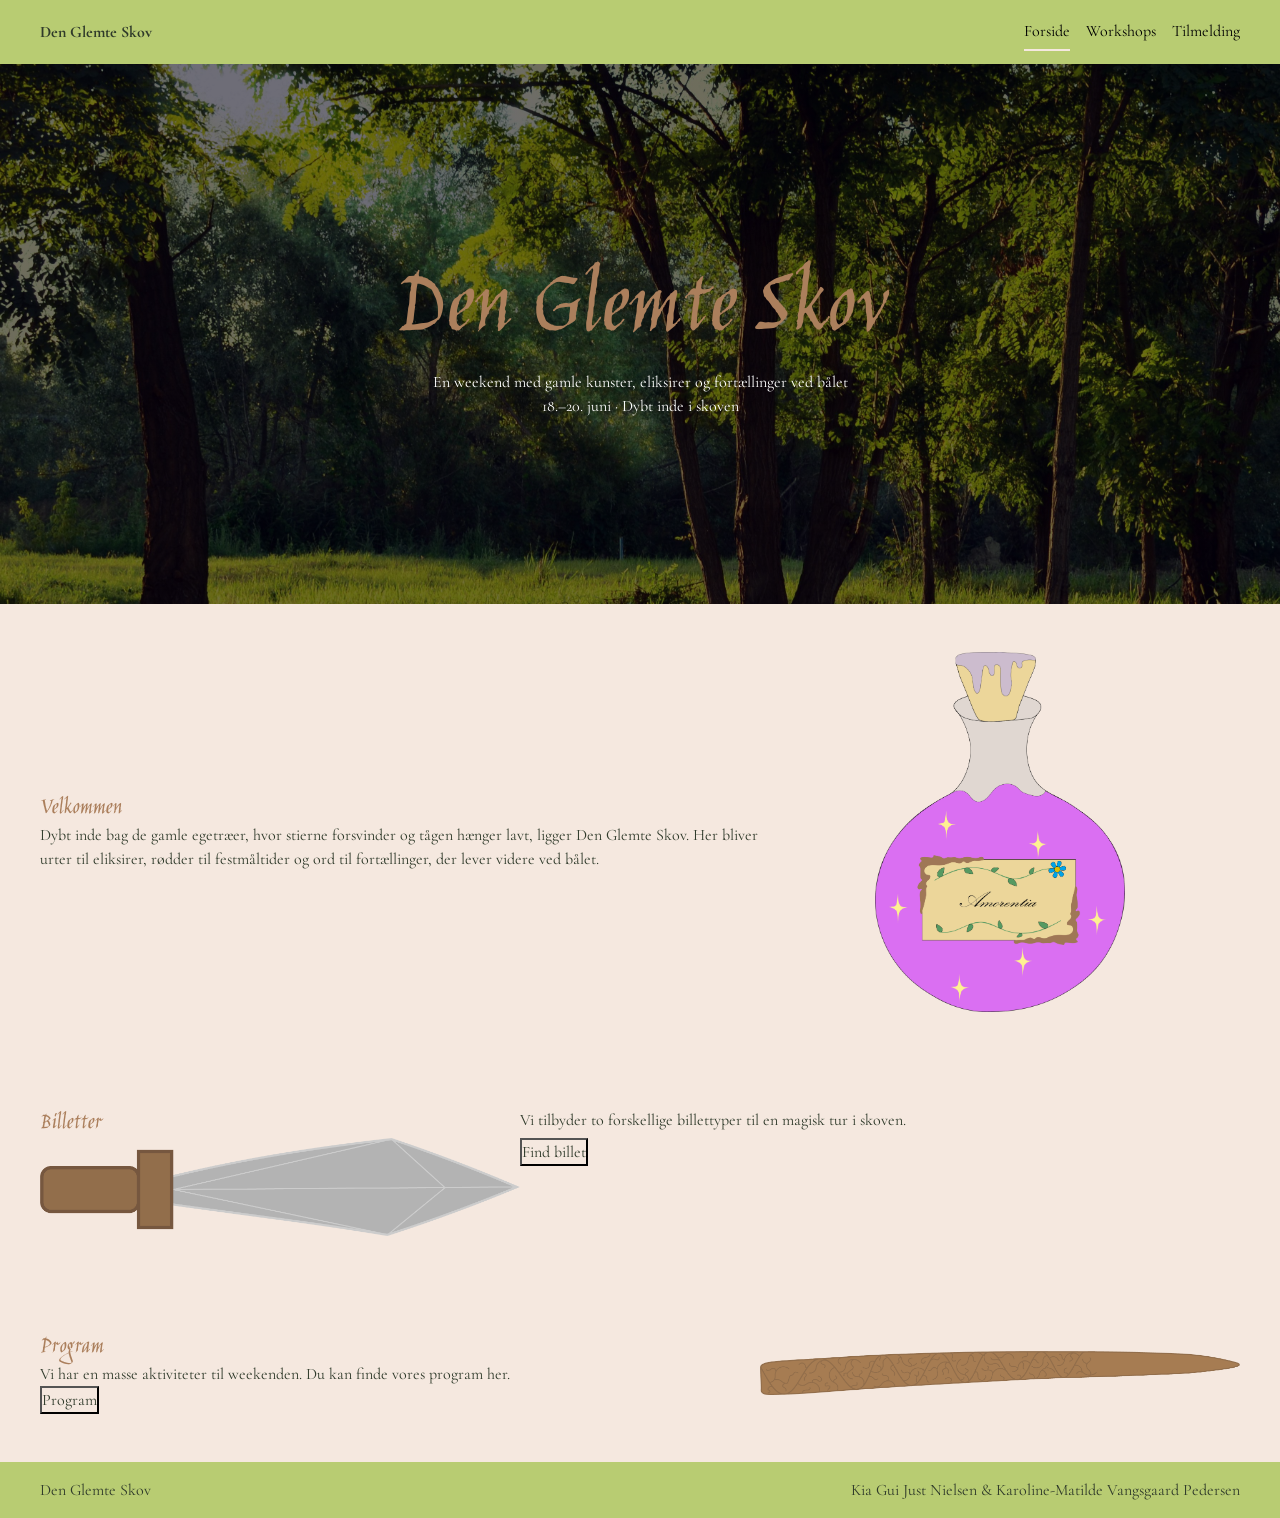
==== index.html @ 68fe53c0 "ændringer af svg, forside og opsamling" ====
<!doctype html>
<html lang="da">

<head>
  <meta charset="UTF-8" />
  <meta name="viewport" content="width=device-width, initial-scale=1.0" />
  <title>Den Glemte Skov</title>
  <link rel="preconnect" href="https://fonts.googleapis.com">
  <link rel="preconnect" href="https://fonts.gstatic.com" crossorigin>
  <link rel="stylesheet"
    href="https://fonts.googleapis.com/css2?family=Cormorant+Garamond:wght@400;600;700&family=Jim+Nightshade&display=swap">
  <link rel="stylesheet" href="./starter.css" />
  <link rel="stylesheet" href="./style.css" />
</head>

<body>
  <header class="site-header">
    <div class="header-content">
      <a class="site-logo" href="./">Den Glemte Skov</a>
      <!--   <img class="logo" src="swords.webp" alt="" /> -->
      <nav class="site-nav">
        <button popovertarget="menu">Menu</button>
        <ul class="menu" id="menu" popover>
          <li><a href="./" aria-current="page">Forside</a></li>
          <li><a href="./svg.html">Workshops</a></li>
          <li><a href="./form.html">Tilmelding</a></li>
        </ul>
      </nav>
    </div>
  </header>

  <main>
    <section class="hero">
      <div class="hero-content">
        <h1 class="title">Den Glemte Skov</h1>
        <p>En weekend med gamle kunster, eliksirer og fortællinger ved bålet</p>
        <p class="hero-date">18.–20. juni · Dybt inde i skoven</p>
      </div>
    </section>
    <section class="grid3-2">
      <div>
        <h2>Velkommen</h2>
        <p>Dybt inde bag de gamle egetræer, hvor stierne forsvinder og tågen hænger lavt,
          ligger Den Glemte Skov. Her bliver urter til eliksirer, rødder til festmåltider
          og ord til fortællinger, der lever videre ved bålet.</p>
      </div>
      <img class="img" src="imgs/SVG - potion.png" alt="Potion" />
    </section>
    <section class="grid2-3">
      <h2>Billetter</h2>
      <p>Vi tilbyder to forskellige billettyper til en magisk tur i skoven. </p>

      <!-- PLACEHOLDER: skift src ud med det rigtige billede -->
      <img class="sword" src="imgs/sword.png" alt="Sword" />
      <div><button popovertarget="billetter">Find billet</button></div>

      <div id="billetter" popover>
        <h2>Billetter</h2>
        <p>Vælg den billet, der passer til dit eventyr.</p>
        <ul class="ticket-list">
          <li>
            <h3>Dagsbillet</h3>
            <p>Adgang til skoven og alle workshops</p>
            <p class="price">249 kr.</p>
          </li>
          <li>
            <h3>Weekendbillet</h3>
            <p>Hele weekenden, alle workshops og aftenbål</p>
            <p class="price">599 kr.</p>
          </li>
        </ul>
        <a href="./form.html">Gå til tilmelding</a>
        <button popovertarget="billetter" popovertargetaction="hide">Luk</button>
      </div>
    </section>
    <section class="grid3-2">
      <div>
        <h2>Program</h2>
        <p>Vi har en masse aktiviteter til weekenden. Du kan finde vores program her.</p>
        <button popovertarget="program">Program</button>
      </div>
      <img src="imgs/Tryllestav.png" alt="Tryllestav" />
      <!-- Program-popover
           - .program-dage = de tre dage (vises som kolonner på brede skærme)
           - .program-punkter = punkterne på en dag, sorteret efter tid
           - .tid = klokkeslættet i venstre side
           - .faelles = fællesaktiviteter (får en lilla kant i style.css) -->
      <div id="program" popover>
        <h2>Program</h2>
        <p>Vi har samlet de vigtigste programpunkter til dig her</p>

        <ul class="program-dage">
          <li class="program-dag">
            <h3>18. juni</h3>
            <ul class="program-punkter">
              <li><span class="tid">Hele dagen</span> Åben bålplads med historiefortællinger</li>
              <li><span class="tid">kl. 9</span> Første Wand Workshop</li>
              <li><span class="tid">kl. 9</span> Første Potion Workshop</li>
              <li><span class="tid">kl. 10</span> Første Sword Workshop</li>
              <li><span class="tid">kl. 11</span> Anden Wand Workshop</li>
              <li class="faelles"><span class="tid">kl. 12</span> Første fællesaktivitet: Potionkamp på kamppladsen. Info følger på dagen</li>
              <li><span class="tid">kl. 13</span> Anden Sword Workshop</li>
              <li><span class="tid">kl. 13</span> Anden Potion Workshop</li>
              <li class="faelles"><span class="tid">kl. 14</span> Anden fællesaktivitet: Der er krig mellem magikerne og menneskerne</li>
              <li><span class="tid">kl. 15</span> Tredje Wand Workshop</li>
              <li><span class="tid">kl. 16</span> Tredje Sword Workshop</li>
            </ul>
          </li>
          <li class="program-dag">
            <h3>19. juni</h3>
            <ul class="program-punkter">
              <li><span class="tid">Hele dagen</span> Åben bålplads med historiefortællinger</li>
              <li><span class="tid">kl. 9</span> Første Wand Workshop</li>
              <li><span class="tid">kl. 9</span> Første Potion Workshop</li>
              <li><span class="tid">kl. 10</span> Første Sword Workshop</li>
              <li><span class="tid">kl. 11</span> Anden Wand Workshop</li>
              <li class="faelles"><span class="tid">kl. 12</span> Første fællesaktivitet: Potionkamp på kamppladsen. Info følger på dagen</li>
              <li><span class="tid">kl. 13</span> Anden Sword Workshop</li>
              <li><span class="tid">kl. 13</span> Anden Potion Workshop</li>
              <li class="faelles"><span class="tid">kl. 14</span> Anden fællesaktivitet: Det onde prøver at rekruttere flere folk</li>
              <li><span class="tid">kl. 15</span> Tredje Wand Workshop</li>
              <li><span class="tid">kl. 16</span> Tredje Sword Workshop</li>
            </ul>
          </li>
          <li class="program-dag">
            <h3>20. juni</h3>
            <ul class="program-punkter">
              <li><span class="tid">kl. 9</span> Første Wand Workshop</li>
              <li><span class="tid">kl. 9</span> Første Potion Workshop</li>
              <li><span class="tid">kl. 10</span> Første Sword Workshop</li>
              <li><span class="tid">kl. 11</span> Anden Wand Workshop</li>
              <li><span class="tid">kl. 13</span> Anden Sword Workshop</li>
              <li><span class="tid">kl. 13</span> Anden Potion Workshop</li>
              <li class="faelles"><span class="tid">kl. 14</span> Vi siger farvel med en sidste potionkamp på kamppladsen. Info følger på dagen</li>
            </ul>
          </li>
        </ul>

        <div class="program-knapper">
          <a class="button" href="./form.html">Gå til tilmelding</a>
          <button popovertarget="program" popovertargetaction="hide">Luk</button>
        </div>
      </div>
      </div>
    </section>
  </main>

  <footer class="site-footer">
    <div class="footer-content">
      <p>Den Glemte Skov</p>
      <p>Kia Gui Just Nielsen & Karoline-Matilde Vangsgaard Pedersen</p>
    </div>
  </footer>
  <script src="./script.js"></script>
</body>

</html>
---- starter.css ----
*,
::before,
::after {
  box-sizing: border-box;
  margin: 0;
  padding: 0;
}

html {
  interpolate-size: allow-keywords;
  font-family: system-ui, sans-serif;
  line-height: 1.5;
  -webkit-font-smoothing: antialiased;
}

h1,
h2 {
  line-height: 1.25;
}

p,
li {
  text-wrap: pretty;
}

img,
svg {
  display: block;
  width: 100%;
  height: auto;
}

label {
  display: block;
}

input,
button,
textarea,
select {
  font: inherit;
  color: inherit;
  background-color: transparent;
  font-size: max(1em, 16px);
  padding: 0;
  margin: 0;
}

input:where([type="checkbox"], [type="radio"]) {
  width: 1em;
  height: 1em;
}

textarea {
  resize: none;
  min-height: 4lh;
}

legend {
  padding: 0;
}

select,
::picker(select) {
  appearance: base-select;
}

[popover] {
  margin: revert;
}

dialog {
  overscroll-behavior: none;

  &::backdrop {
    overflow: hidden;
    overscroll-behavior: contain;
  }
}

.visually-hidden {
  position: absolute;
  width: 1px;
  height: 1px;
  overflow: hidden;
  white-space: nowrap;
  clip-path: inset(100%);
}
---- style.css ----
/* ======================================
   VARIABLER
   ====================================== */
html {
  --color-page: #f5e8df; /* creme - baggrund på alle sider */
  --color-main: #b8cc72; /* lysegrøn - header, footer, knapper, aktivt menupunkt, hover, åbne bokse og den grønne sten (samme som felterne i formularen) */
  --color-surface: #92a851; /* mørkere grøn - paneler, flader og lukkede bokse */
  --color-accent: #ab7f5c; /* brun - overskrifter, kanter, accenter */
  --color-accent-dark: #603813; /* mørkebrun - samme brune farve, bare mørkere (tekst på svg.html) */
  --color-text: #2f3a2a; /* mørk skovgrøn - al tekst */
  --color-muted: #4f5e48; /* dæmpet grøn - undertekst (læsbar, ikke grå) */
  --color-border: #ab7f5c; /* brun - kanter */
  --color-magic: #c76fe8; /* lilla fra potion-flasken - "magisk" highlight */

  --space-05: 0.5rem;
  --space-1: 1rem;
  --space-2: 2rem;
  --space-3: 3rem;

  background: var(--color-page);
  color: var(--color-text);
}

/* ======================================
   GLOBALT LAYOUT (alle sider)
   ====================================== */
body {
  margin: 0;
  min-height: 100svh;
  display: grid;
  grid-template-rows: auto 1fr auto;
  grid-template-columns: minmax(1rlh, 1fr) minmax(0, 75rem) minmax(1rlh, 1fr);
}

main {
  display: grid;
  grid-template-columns: inherit;
  grid-column: 1 / -1;
  align-content: start;
}

/* Alt direkte inde i <main> lægges i midterkolonnen */
main > * {
  grid-column: 2;
  padding-block: var(--space-3);
}

h1,
h2,
h3,
p {
  margin: 0;
}

/* Overskrifter i brun accent */
h1,
h2 {
  color: var(--color-accent);
}

/* Skrifttyper
   - Brødtekst: Cormorant Garamond (hentes i <head> på hver side)
   - Overskrifter (h1, h2, h3): Jim Nightshade (hentes også i <head> på hver side)
   - Formularen har sin egen skrifttype (se FORMULAR længere nede) */
body {
  font-family: "Cormorant Garamond", serif;
}

h1,
h2,
h3 {
  font-family: "Jim Nightshade", cursive;
  font-weight: 400;
}

/* Fokus på links, knapper og formularfelter */
:focus-visible {
  outline: 3px solid var(--color-main);
  outline-offset: 2px;
}

/* Formularfelter (standard) */
input,
textarea,
select {
  background: #fff;
  border: 1px solid var(--color-border);
}

/* Nulstil popovers (menuen og popovers på forsiden) */
[popover] {
  margin: 0;
  padding: 0;
  border: none;
  background: transparent;
}

/* Knap/link - bruges på opsamling.html og 404.html */
.button {
  justify-self: start;
  display: inline-block;
  padding: 0.5rem 0.8rem;
  border: 1px solid var(--color-border);
  background: var(--color-main);
  color: inherit;
  text-decoration: none;
}

.button:hover {
  background: var(--color-main);
}

/* Lilla magisk glød på ALLE knapper, når man holder musen over
   - button = alle <button>-elementer
   - .button = links, der er stylet som knapper */
button:hover,
.button:hover {
  animation: glow 1.5s ease-in-out infinite;
}

/* Animationen: gløder lilla i midten af hvert gennemløb */
@keyframes glow {
  50% {
    box-shadow: 0 0 16px var(--color-magic);
  }
}

/* Bevægelsesfølsomme brugere: ingen glød-animation */
@media (prefers-reduced-motion: reduce) {
  button:hover,
  .button:hover {
    animation: none;
  }
}

/* ======================================
   HEADER, NAVIGATION OG FOOTER (alle sider)
   ====================================== */
.site-header,
.site-footer {
  grid-column: 1 / -1;
  display: grid;
  grid-template-columns: inherit;
  background: var(--color-main);
}

.header-content,
.footer-content {
  grid-column: 2;
}

.header-content {
  min-height: 4rem;
  display: flex;
  justify-content: space-between;
  align-items: center;
  gap: var(--space-1);
}

.site-logo {
  color: inherit;
  font-weight: 700;
  text-decoration: none;
}

/* Menu-knappen (vises kun på mobil) */
.site-nav button {
  padding: 0.4rem 0.7rem;
  border: 1px solid var(--color-border);
  background: var(--color-main);
  @media (width > 600px) {
    display: none;
  }
}

.menu {
  margin: 0;
  padding: var(--space-1);
  list-style: none;
  background: var(--color-main);
  border: 1px solid var(--color-border);
  @media (width > 600px) {
    display: flex;
    gap: var(--space-1);
    padding: 0;
    border: none;
    background: none;
    position: static;
  }
}

.menu a {
  display: block;
  padding: 0.4rem 0;
  color: inherit;
  text-decoration: none;
  border-bottom: 2px solid #0000;
}

/* Aktiv side og hover: streg under menupunktet */
.menu a[aria-current="page"],
.menu a:hover {
  border-bottom-color: var(--color-page);
}

.footer-content {
  padding-block: var(--space-1);
  display: flex;
  flex-wrap: wrap;
  justify-content: space-between;
  gap: var(--space-1);
  color: var(--color-text);
}

/* ======================================
   FORSIDE (index.html)
   ====================================== */

/* Hero med baggrundsbillede
   - grid-column: 1 / -1 -> går i fuld bredde (ikke kun midterkolonnen)
   - Den mørke gradient ligger OVER billedet, så den hvide tekst kan læses */
.hero {
  grid-column: 1 / -1;
  min-height: 60vh;
  display: grid;
  place-items: center;
  text-align: center;
  color: white;
  background-image: linear-gradient(#0008, #0008), url("imgs/forrest.webp");
  background-size: cover;
  background-position: center;
}
.grid3-2 {
  display: grid;
  grid-template-columns: 3fr 2fr;
  align-items: center;
}

.grid2-3 {
  display: grid;
  grid-template-columns: 2fr 3fr;
}

.title {
  font-size: 96px;
  text-align: center;
}
/* Billeder på forsiden */
.img {
  width: 100%;
  max-width: clamp(80px, 20vw, 250px);
  height: auto;
  justify-self: center;
  align-self: center;
}

/* Popover: Billetter */
#billetter {
  margin: auto; /* centrerer den vandret og lodret */
  padding: 2rem;
  background: var(--color-muted);
  border-radius: 12px;
  max-width: 40rem; /* så den ikke bliver alt for bred */
}

/* Popover: Program
   - Lys baggrund og mørk tekst, så det er nemt at læse
   - max-height + overflow: auto = man kan scrolle inde i den, hvis skærmen er lille */
#program {
  margin: auto; /* centrerer den vandret og lodret */
  padding: clamp(1rem, 4vw, 2rem); /* mindre luft på mobil, mere på store skærme */
  background: var(--color-page);
  color: var(--color-text);
  border: 2px solid var(--color-accent);
  border-radius: 12px;
  width: min(100% - 2rem, 70rem); /* fylder skærmen, men højst 70rem */
  max-height: 90vh;
  overflow: auto;
}

#program h2 {
  font-size: 2.5rem;
}

#program > p {
  margin-bottom: var(--space-2); /* luft under introteksten */
}

/* De tre dage: kolonner på brede skærme, under hinanden på mobil
   - auto-fit + minmax = så mange kolonner, der er plads til (mindst 16rem brede) */
.program-dage {
  list-style: none; /* fjerner prikkerne */
  margin: 0 0 var(--space-2);
  padding: 0;
  display: grid;
  grid-template-columns: repeat(auto-fit, minmax(16rem, 1fr));
  gap: var(--space-1);
}

/* Hver dag er et lille kort */
.program-dag {
  padding: var(--space-1);
  background: var(--color-main);
  border-radius: 8px;
}

.program-dag h3 {
  font-size: 1.8rem;
  padding-bottom: 0.25rem;
  margin-bottom: var(--space-05);
  border-bottom: 1px solid var(--color-accent); /* streg under datoen */
}

/* Punkterne på en dag */
.program-punkter {
  list-style: none;
  margin: 0;
  padding: 0;
  display: grid;
  gap: 0.6rem; /* luft mellem punkterne */
  line-height: 1.3;
}

/* Tid i venstre kolonne, tekst i højre - så alle tider står på en lige linje
   - Alle punkter har en usynlig kant til venstre, så tiderne flugter
     med fællesaktiviteterne, der får en lilla kant */
.program-punkter li {
  display: grid;
  grid-template-columns: 5.5rem 1fr;
  gap: var(--space-05);
  padding-left: var(--space-05);
  border-left: 3px solid transparent;
}

.tid {
  font-weight: 700;
  color: var(--color-accent-dark);
}

/* Fællesaktiviteter skiller sig ud med en lilla kant */
.program-punkter .faelles {
  border-left-color: var(--color-magic);
}

/* "Gå til tilmelding" og "Luk" ved siden af hinanden */
.program-knapper {
  display: flex;
  flex-wrap: wrap;
  gap: var(--space-1);
  align-items: center;
}

.program-knapper button {
  padding: 0.5rem 0.8rem;
  border: 1px solid var(--color-border);
  background: var(--color-page);
  font: inherit;
  cursor: pointer;
}

/* Sværdet "trækkes frem" fra venstre, når man scroller ned til det */
@keyframes draw-sword {
  from {
    clip-path: inset(0 100% 0 0);
  }
  to {
    clip-path: inset(0 0 0 0);
  }
}

.sword {
  animation: draw-sword ease-out both;
  animation-timeline: view();
  /* Starter når sværdet kommer ind i bunden af skærmen,
     og er færdigt når HELE sværdet er inde på skærmen */
  animation-range: entry 0% entry 100%;
}

@media (prefers-reduced-motion: reduce) {
  .sword {
    animation: none;
  }
}

/* ======================================
   SVG-SIDE (svg.html)
   ====================================== */
.svg-page {
  display: grid;
  gap: var(--space-2);
}

.svg-intro {
  display: grid;
  gap: var(--space-1);
  max-width: 60ch;
}

.svg-intro p {
  color: var(--color-muted);
}

.svg-layout {
  display: grid;
  gap: var(--space-2);
  align-items: start;
  @media (width > 800px) {
    grid-template-columns: 1fr min(45%, 50ch);
  }
}

/* Boksen med SVG-kortet */
.svg-placeholder {
  min-height: -webkit-fill-available;
  min-height: stretch;
}

/* display: block = fjerner det lille mellemrum under SVG'en */
.svg-placeholder svg {
  display: block;
  width: 100%;
  height: auto;
}

/* Feen flyver blødt mellem stenene (se script.js) */
#fe {
  transition: transform 1s ease-in-out;
}

/* Stenen, feen står på, bliver grøn
   - script.js sætter klassen is-active på den sten, feen flyver hen til */
.punkt {
  transition: fill 0.3s;
}

.punkt.is-active {
  fill: var(--color-main);
}

/* Bevægelsesfølsomme brugere: ingen flyve-animation */
@media (prefers-reduced-motion: reduce) {
  #fe {
    transition: none;
  }
}

/* Panelet "Udforsk eventet" */
.panel {
  padding: var(--space-1);
  display: grid;
  gap: var(--space-1);
  background: var(--color-accent);
  border: 1px solid var(--color-border);
}

/* Punkterne i "Udforsk eventet" (<details>) */
.accordion {
  display: grid;
  gap: var(--space-05);
}

.accordion-item {
  border: 1px solid var(--color-border);
  border-left: 4px solid var(--color-accent); /* brun venstrekant */
  background: var(--color-surface);
}

.accordion-item summary {
  cursor: pointer;
  padding: var(--space-1);
}

.accordion-item summary h3 {
  display: inline;
}

.accordion-item p {
  padding: 0 var(--space-1) var(--space-1);
  color: var(--color-muted);
}

/* Åbent/hover/aktivt punkt lyser op (bruges sammen med SVG'en) */
.accordion-item[open],
.accordion-item:hover,
.accordion-item.is-active {
  background: var(--color-main);
  border-left-color: var(--color-magic);
}

/* Al tekst på svg-siden bliver mørkebrun
   - Står til sidst i sektionen, så den vinder over .svg-intro p og .accordion-item p */
.svg-page h1,
.svg-page h2,
.svg-page h3,
.svg-page p {
  color: var(--color-accent-dark);
}

/* ======================================
   FORMULAR (form.html)
   ====================================== */
.form-page {
  display: grid;
  gap: var(--space-2);
  @media (width > 600px) {
    grid-template-columns: min(40%, 50ch) 1fr;
  }
}

.form-intro {
  display: grid;
  gap: var(--space-1);
  align-content: start;
  max-width: 60ch;
}

.form-intro p {
  color: var(--color-muted);
}

/* Selve formularen */
.form-page form {
  --felt: #b8cc72; /* lysegrøn - felter */

  font-family: "Jim Nightshade", cursive; /* skrifttypen hentes i form.html */
  font-size: 1.2rem;
  background: var(--color-accent); /* baggrundsfarven på formen */
  padding: var(--space-2);
  border-radius: 12px;
  display: grid;
  gap: var(--space-05);
}

/* Felter til tekst: Navn og Email + dropdown: Alder */
.form-page input[type="text"],
.form-page input[type="email"],
.form-page select {
  background: var(--felt);
  border: none;
  border-radius: 6px;
  padding: 0.75rem 1rem;
  width: min(100%, 25rem);
  color: var(--color-text); /* mørk tekst, så det man skriver kan læses */
  font-family: "Cormorant Garamond", serif; /* samme som brødteksten */
}

/* Dropdown: centreret tekst som i designet */
.form-page select {
  text-align: center;
  text-align-last: center; /* centrerer teksten i Chrome/Safari */
  cursor: pointer;
}

/* "Skal besvares" - lille understreget tekst */
.skal-besvares {
  font-size: 0.8em; /* mindre tekst - gør tallet mindre for endnu mindre tekst */
  text-decoration: underline;
  text-underline-offset: 0.3em;
  margin-top: -0.25rem; /* rykker teksten tættere op under feltet */
  margin-bottom: var(--space-1); /* luft ned til næste felt */
}

/* Fieldsets i formularen */
.form-page fieldset {
  border: none;
  border-radius: 8px;
  padding: var(--space-1);
  margin-block: var(--space-05);
}

.form-page summary {
  cursor: pointer;
}

/* En label med en radio i: knap og tekst på én linje */
.form-page label:has(input[type="radio"]) {
  display: flex;
  align-items: center;
  gap: var(--space-1);
  margin-block: var(--space-05);
  cursor: pointer;
}

/* Radio: rund grøn cirkel */
.form-page input[type="radio"] {
  appearance: none; /* fjerner browserens egen knap, så vi kan tegne vores egen */
  width: 2.5rem;
  height: 2.5rem;
  flex-shrink: 0;
  border-radius: 50%;
  background-color: var(--felt);
  border: none;
  cursor: pointer;
  background-repeat: no-repeat;
  background-position: center;
  background-size: 75%;
}

/* Valgt radio = sværd i cirklen */
.form-page input[type="radio"]:checked {
  background-image: url("imgs/medieval-sword.png");
}

/* Valg af dag: vises KUN når "En dags billet" er valgt */
.vaelg-dag {
  display: none;
}

fieldset:has(input[value="en-dag"]:checked) .vaelg-dag {
  display: block;
}

/* Send-knap */
.form-page button[type="submit"] {
  background: var(--felt);
  color: var(--color-text);
  border: none;
  border-radius: 8px;
  padding: 0.75rem 2rem;
  justify-self: start;
  cursor: pointer;
  margin-top: var(--space-1);
}

/* ======================================
   OPSAMLING (opsamling.html)
   ====================================== */
.opsamling-page {
  display: grid;
  gap: var(--space-2);
  align-items: start;
  @media (width > 800px) {
    grid-template-columns: minmax(0, 44ch) minmax(20rem, 1fr);
  }
}

.opsamling-intro {
  display: grid;
  gap: var(--space-1);
  max-width: 60ch;
}

.opsamling-intro p {
  color: var(--color-muted);
}

/* ==================================================
   OPSAMLING SOM BILLET
   Boksen med brugerens svar (fyldes ud af script.js)
   ser ud som en billet/adgangsbevis.

   To variationer styres af billettypen fra formularen:
     data-billet="en-dag"  -> lys pergamentbillet, lilla segl
     data-billet="weekend" -> mørk nat-skov-billet, guld
   Farverne ligger i egne variabler (--billet-...),
   så variation 2 kun skal skifte variablerne ud.
   ================================================== */
.opsamling-placeholder {
  /* Variation 1 (standard): en dags billet */
  --billet-bg: #efe0c4; /* pergament */
  --billet-ink: #2f3a2a; /* mørk skovgrøn tekst */
  --billet-kant: var(--color-accent); /* brun kant og titel */
  --billet-segl: var(--color-magic); /* lilla segl */

  position: relative; /* så seglet kan placeres i forhold til billetten */
  display: grid;
  gap: var(--space-1);
  padding: var(--space-3);
  background: var(--billet-bg);
  color: var(--billet-ink);
  border-radius: 12px;

  /* Stiplet kant inde i billetten.
     outline-offset med minus trækker kanten ind i boksen */
  outline: 2px dashed var(--billet-kant);
  outline-offset: -14px;

  /* Halvrunde hak i begge sider, som på en afrevet billet.
     mask viser kun de dele af boksen, hvor masken er sort (#000).
     radial-gradient laver en gennemsigtig cirkel (#0000) i kanten:
       - den første i venstre side (0 50%)
       - den anden i højre side (100% 50%)
     Hver gradient dækker sin halvdel af billetten (51% bred) */
  mask:
    radial-gradient(circle at 0 50%, #0000 20px, #000 21px) left / 51% 100%
      no-repeat,
    radial-gradient(circle at 100% 50%, #0000 20px, #000 21px) right / 51% 100%
      no-repeat;

  /* Billetten glider ind, når siden åbner (se @keyframes billet-ind) */
  animation: billet-ind 0.9s ease-out both;
}

/* Titlen ("Dagsvandrer" / "Skovvogter") med fantasy-font.
   Skrifttypen hentes i <head> i opsamling.html */
.opsamling-placeholder h2 {
  font-family: "Jim Nightshade", cursive;
  font-size: 3rem;
  font-weight: 400;
  color: var(--billet-kant);
  padding-right: 90px; /* plads til seglet, så teksten ikke løber ind under det */
}

/* Brugerens svar i to kolonner: titel | svar */
.opsamling-placeholder dl {
  display: grid;
  grid-template-columns: max-content 1fr;
  gap: var(--space-05) var(--space-2);
  margin: 0;
}

.opsamling-placeholder dt {
  font-weight: 700;
}

.opsamling-placeholder dd {
  margin: 0;
}

/* Voksegl i øverste højre hjørne (laves i script.js)
   position: absolute placerer det i forhold til billetten */
.segl {
  position: absolute;
  top: var(--space-2);
  right: var(--space-2);
  width: 80px;
  aspect-ratio: 1; /* lige så høj som bred = cirkel */
  display: grid;
  place-content: center; /* "DGS" i midten */
  border-radius: 50%;
  /* To lag: et hvidligt skær øverst til venstre (giver glans)
     ovenpå seglets farve */
  background:
    radial-gradient(circle at 35% 35%, #fff6, #0000 60%), var(--billet-segl);
  color: #fff;
  font-weight: 700;
  rotate: 12deg; /* lidt skævt, som et rigtigt segl */
  box-shadow: 0 3px 6px #0004;
}

/* Billetnummeret (laves i script.js) */
.billet-nr {
  font-size: 0.9rem;
  letter-spacing: 0.1em;
}

/* Stregkode under billetnummeret - kun lavet med CSS.
   repeating-linear-gradient gentager et mønster af
   streger (farvet) og mellemrum (#0000 = gennemsigtig) */
.billet-nr::after {
  content: "";
  display: block;
  height: 48px;
  margin-top: var(--space-05);
  background: repeating-linear-gradient(
    90deg,
    var(--billet-ink) 0 2px,
    #0000 2px 5px,
    var(--billet-ink) 5px 6px,
    #0000 6px 10px
  );
}

/* Animationen: billetten starter usynlig, lidt længere nede og
   drejet - og glider på plads. "to" er udeladt, så den animerer
   til elementets normale udseende */
@keyframes billet-ind {
  from {
    opacity: 0;
    translate: 0 40px;
    rotate: -4deg;
  }
}

/* Bevægelsesfølsomme brugere: ingen animation */
@media (prefers-reduced-motion: reduce) {
  .opsamling-placeholder {
    animation: none;
  }
}

/* ===== VARIATION 2: Weekend billet = "Skovvogter" =====
   Kun variablerne skiftes - resten af billetten er den samme */
.opsamling-placeholder[data-billet="weekend"] {
  --billet-bg: #2c3b27; /* mørk nat-skov */
  --billet-ink: #efe4d8; /* creme tekst */
  --billet-kant: #d9b45a; /* guld kant og titel */
  --billet-segl: #b8892d; /* guldsegl */
}

/* ======================================
   404-SIDE (404.html)
   ====================================== */
.error-page {
  display: grid;
  gap: var(--space-1);
  max-width: 60ch;
}

.error-page p {
  color: var(--color-muted);
}
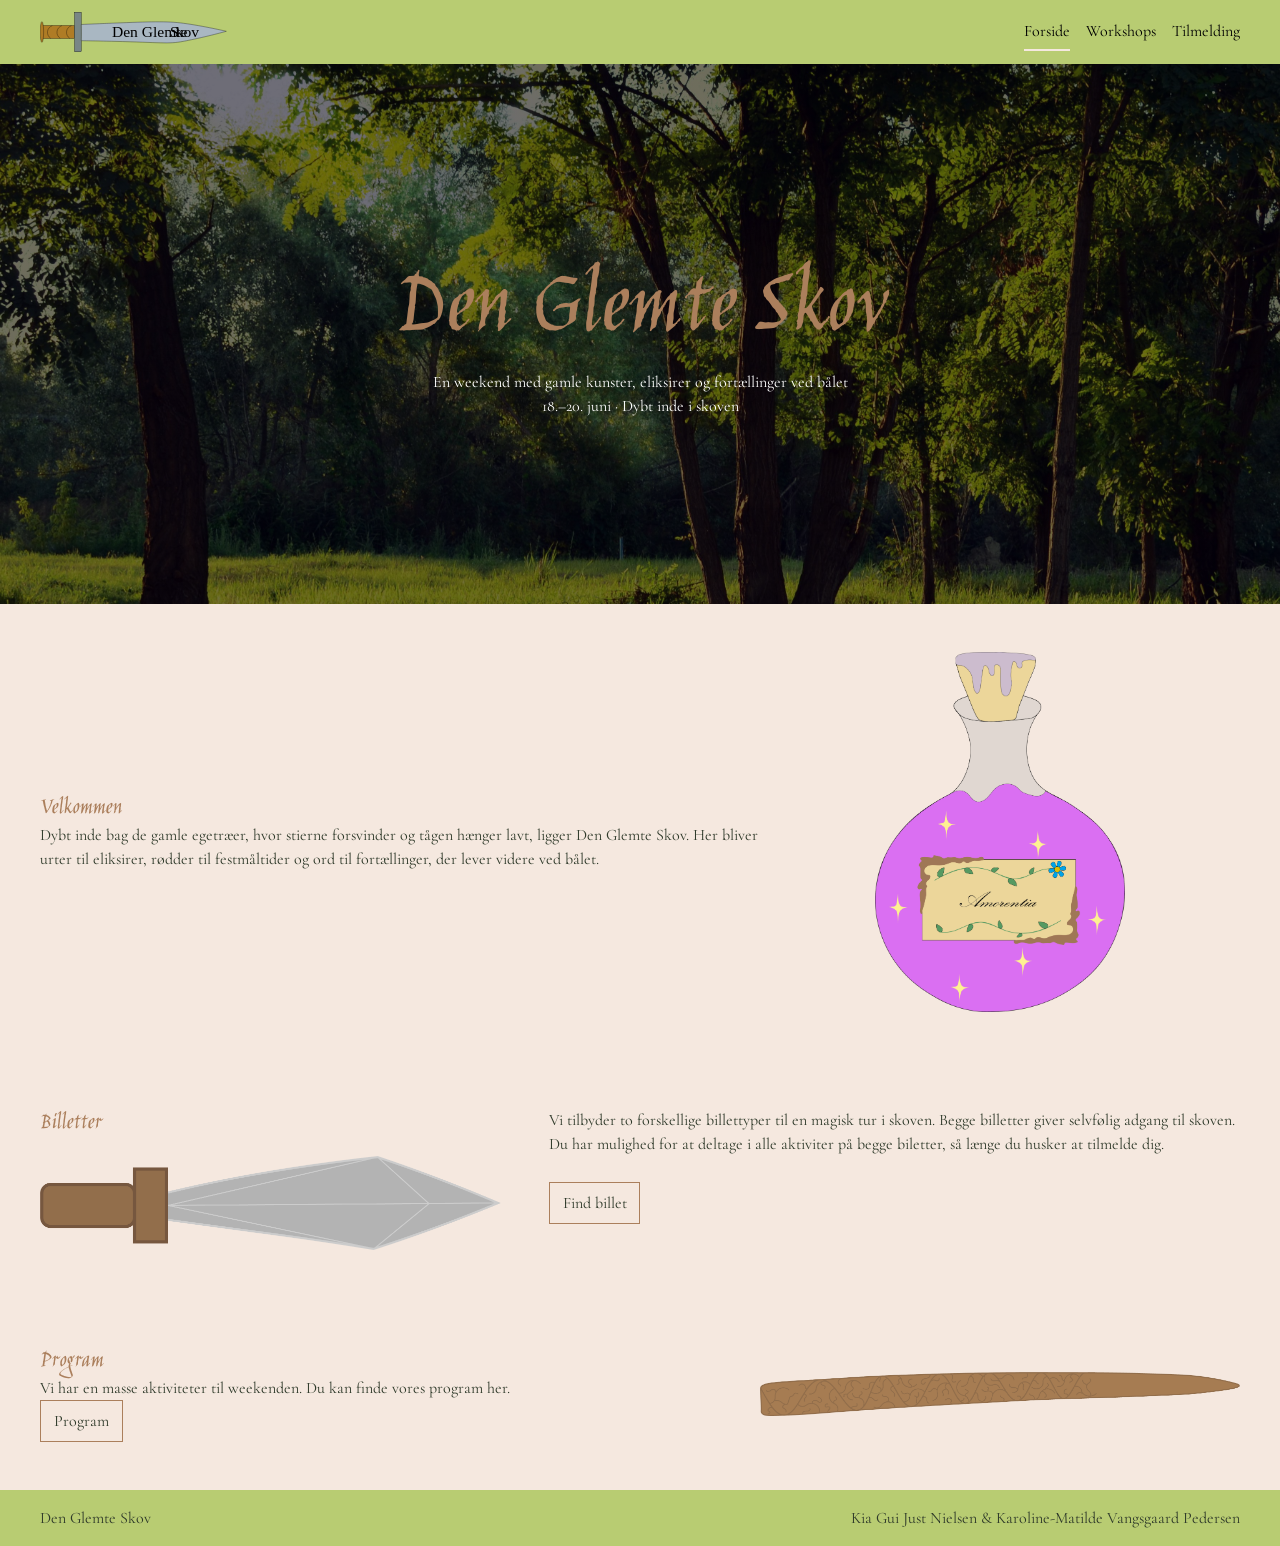
==== commit f447b824: "ændringer i logo og forside" ====
--- a/index.html
+++ b/index.html
@@ -16,7 +16,7 @@
 <body>
   <header class="site-header">
     <div class="header-content">
-      <a class="site-logo" href="./">Den Glemte Skov</a>
+      <a class="site-logo" href="./"><img src="./logo.svg" alt="Den Glemte Skov - til forsiden" /></a>
       <!--   <img class="logo" src="swords.webp" alt="" /> -->
       <nav class="site-nav">
         <button popovertarget="menu">Menu</button>
@@ -48,43 +48,40 @@
     </section>
     <section class="grid2-3">
       <h2>Billetter</h2>
-      <p>Vi tilbyder to forskellige billettyper til en magisk tur i skoven. </p>
-
-      <!-- PLACEHOLDER: skift src ud med det rigtige billede -->
+      <p>Vi tilbyder to forskellige billettyper til en magisk tur i skoven. Begge billetter giver selvfølig adgang til
+        skoven. Du har mulighed for at deltage i alle aktiviter på begge biletter, så længe du husker at tilmelde dig.
+      </p>
       <img class="sword" src="imgs/sword.png" alt="Sword" />
-      <div><button popovertarget="billetter">Find billet</button></div>
+      <div class="find-billet"><button popovertarget="billetter">Find billet</button></div>
 
       <div id="billetter" popover>
         <h2>Billetter</h2>
         <p>Vælg den billet, der passer til dit eventyr.</p>
-        <ul class="ticket-list">
-          <li>
+        <ul class="billet-typer">
+          <li class="billet-type">
             <h3>Dagsbillet</h3>
             <p>Adgang til skoven og alle workshops</p>
             <p class="price">249 kr.</p>
           </li>
-          <li>
+          <li class="billet-type">
             <h3>Weekendbillet</h3>
             <p>Hele weekenden, alle workshops og aftenbål</p>
             <p class="price">599 kr.</p>
           </li>
         </ul>
-        <a href="./form.html">Gå til tilmelding</a>
-        <button popovertarget="billetter" popovertargetaction="hide">Luk</button>
+        <div class="billetter-knapper">
+          <a class="button" href="./form.html">Gå til tilmelding</a>
+          <button popovertarget="billetter" popovertargetaction="hide">Luk</button>
+        </div>
       </div>
     </section>
     <section class="grid3-2">
       <div>
         <h2>Program</h2>
         <p>Vi har en masse aktiviteter til weekenden. Du kan finde vores program her.</p>
-        <button popovertarget="program">Program</button>
+        <div class="program-knapper"><button popovertarget="program">Program</button></div>
       </div>
-      <img src="imgs/Tryllestav.png" alt="Tryllestav" />
-      <!-- Program-popover
-           - .program-dage = de tre dage (vises som kolonner på brede skærme)
-           - .program-punkter = punkterne på en dag, sorteret efter tid
-           - .tid = klokkeslættet i venstre side
-           - .faelles = fællesaktiviteter (får en lilla kant i style.css) -->
+      <img class="wand" src="imgs/Tryllestav.png" alt="Tryllestav" />
       <div id="program" popover>
         <h2>Program</h2>
         <p>Vi har samlet de vigtigste programpunkter til dig her</p>
@@ -98,10 +95,12 @@
               <li><span class="tid">kl. 9</span> Første Potion Workshop</li>
               <li><span class="tid">kl. 10</span> Første Sword Workshop</li>
               <li><span class="tid">kl. 11</span> Anden Wand Workshop</li>
-              <li class="faelles"><span class="tid">kl. 12</span> Første fællesaktivitet: Potionkamp på kamppladsen. Info følger på dagen</li>
+              <li class="faelles"><span class="tid">kl. 12</span> Første fællesaktivitet: Potionkamp på kamppladsen.
+                Info følger på dagen</li>
               <li><span class="tid">kl. 13</span> Anden Sword Workshop</li>
               <li><span class="tid">kl. 13</span> Anden Potion Workshop</li>
-              <li class="faelles"><span class="tid">kl. 14</span> Anden fællesaktivitet: Der er krig mellem magikerne og menneskerne</li>
+              <li class="faelles"><span class="tid">kl. 14</span> Anden fællesaktivitet: Der er krig mellem magikerne og
+                menneskerne</li>
               <li><span class="tid">kl. 15</span> Tredje Wand Workshop</li>
               <li><span class="tid">kl. 16</span> Tredje Sword Workshop</li>
             </ul>
@@ -114,10 +113,12 @@
               <li><span class="tid">kl. 9</span> Første Potion Workshop</li>
               <li><span class="tid">kl. 10</span> Første Sword Workshop</li>
               <li><span class="tid">kl. 11</span> Anden Wand Workshop</li>
-              <li class="faelles"><span class="tid">kl. 12</span> Første fællesaktivitet: Potionkamp på kamppladsen. Info følger på dagen</li>
+              <li class="faelles"><span class="tid">kl. 12</span> Første fællesaktivitet: Potionkamp på kamppladsen.
+                Info følger på dagen</li>
               <li><span class="tid">kl. 13</span> Anden Sword Workshop</li>
               <li><span class="tid">kl. 13</span> Anden Potion Workshop</li>
-              <li class="faelles"><span class="tid">kl. 14</span> Anden fællesaktivitet: Det onde prøver at rekruttere flere folk</li>
+              <li class="faelles"><span class="tid">kl. 14</span> Anden fællesaktivitet: Det onde prøver at rekruttere
+                flere folk</li>
               <li><span class="tid">kl. 15</span> Tredje Wand Workshop</li>
               <li><span class="tid">kl. 16</span> Tredje Sword Workshop</li>
             </ul>
@@ -131,7 +132,8 @@
               <li><span class="tid">kl. 11</span> Anden Wand Workshop</li>
               <li><span class="tid">kl. 13</span> Anden Sword Workshop</li>
               <li><span class="tid">kl. 13</span> Anden Potion Workshop</li>
-              <li class="faelles"><span class="tid">kl. 14</span> Vi siger farvel med en sidste potionkamp på kamppladsen. Info følger på dagen</li>
+              <li class="faelles"><span class="tid">kl. 14</span> Vi siger farvel med en sidste potionkamp på
+                kamppladsen. Info følger på dagen</li>
             </ul>
           </li>
         </ul>
--- a/style.css
+++ b/style.css
@@ -163,6 +163,15 @@
   text-decoration: none;
 }
 
+/* Logoet (logo.svg) i headeren
+   - height bestemmer størrelsen, width: auto holder formen (ikke strakt)
+   - display: block fjerner det lille mellemrum under billedet */
+.site-logo img {
+  display: block;
+  height: 2.5rem; /* gør tallet større for et større logo */
+  width: auto;
+}
+
 /* Menu-knappen (vises kun på mobil) */
 .site-nav button {
   padding: 0.4rem 0.7rem;
@@ -239,6 +248,7 @@
 .grid2-3 {
   display: grid;
   grid-template-columns: 2fr 3fr;
+  column-gap: var(--space-3); /* luft mellem sværdet og teksten/knappen - gør tallet større for mere luft */
 }
 
 .title {
@@ -254,21 +264,23 @@
   align-self: center;
 }
 
-/* Popover: Billetter */
-#billetter {
-  margin: auto; /* centrerer den vandret og lodret */
-  padding: 2rem;
-  background: var(--color-muted);
-  border-radius: 12px;
-  max-width: 40rem; /* så den ikke bliver alt for bred */
-}
-
-/* Popover: Program
+/* ======================================
+   POPOVERS: Billetter og Program
+   - De to popovers deler de samme regler, så de ser ens ud
+   - Billetter har kun 2 kort, så den er smallere (max 45rem)
+   ====================================== */
+
+/* Boksen
    - Lys baggrund og mørk tekst, så det er nemt at læse
    - max-height + overflow: auto = man kan scrolle inde i den, hvis skærmen er lille */
+#billetter,
 #program {
   margin: auto; /* centrerer den vandret og lodret */
-  padding: clamp(1rem, 4vw, 2rem); /* mindre luft på mobil, mere på store skærme */
+  padding: clamp(
+    1rem,
+    4vw,
+    2rem
+  ); /* mindre luft på mobil, mere på store skærme */
   background: var(--color-page);
   color: var(--color-text);
   border: 2px solid var(--color-accent);
@@ -278,16 +290,24 @@
   overflow: auto;
 }
 
+/* Billetter har kun 2 kort, så den skal ikke være lige så bred som programmet */
+#billetter {
+  width: min(100% - 2rem, 45rem);
+}
+
+#billetter h2,
 #program h2 {
   font-size: 2.5rem;
 }
 
+#billetter > p,
 #program > p {
   margin-bottom: var(--space-2); /* luft under introteksten */
 }
 
-/* De tre dage: kolonner på brede skærme, under hinanden på mobil
+/* Kolonner på brede skærme, under hinanden på mobil
    - auto-fit + minmax = så mange kolonner, der er plads til (mindst 16rem brede) */
+.billet-typer,
 .program-dage {
   list-style: none; /* fjerner prikkerne */
   margin: 0 0 var(--space-2);
@@ -297,18 +317,35 @@
   gap: var(--space-1);
 }
 
-/* Hver dag er et lille kort */
+/* Hver billet er et lille kort */
+.billet-type,
 .program-dag {
   padding: var(--space-1);
   background: var(--color-main);
   border-radius: 8px;
 }
 
+.billet-type h3,
 .program-dag h3 {
   font-size: 1.8rem;
   padding-bottom: 0.25rem;
   margin-bottom: var(--space-05);
-  border-bottom: 1px solid var(--color-accent); /* streg under datoen */
+  border-bottom: 1px solid var(--color-accent); /* streg under titlen */
+}
+
+/* Billetkortet: teksten øverst, prisen skubbes ned i bunden
+   - flex + margin-top: auto på prisen = priserne står på samme højde i begge kort */
+.billet-type {
+  display: flex;
+  flex-direction: column;
+  gap: var(--space-05);
+}
+
+.billet-type .price {
+  margin-top: auto;
+  font-size: 1.6rem;
+  font-weight: 700;
+  color: var(--color-accent-dark); /* samme farve som tiderne i programmet */
 }
 
 /* Punkterne på en dag */
@@ -343,14 +380,18 @@
 }
 
 /* "Gå til tilmelding" og "Luk" ved siden af hinanden */
-.program-knapper {
+.billetter-knapper,
+.program-knapper,
+.find-billet {
   display: flex;
   flex-wrap: wrap;
   gap: var(--space-1);
   align-items: center;
 }
 
-.program-knapper button {
+.billetter-knapper button,
+.program-knapper button,
+.find-billet button {
   padding: 0.5rem 0.8rem;
   border: 1px solid var(--color-border);
   background: var(--color-page);
@@ -378,6 +419,27 @@
 
 @media (prefers-reduced-motion: reduce) {
   .sword {
+    animation: none;
+  }
+}
+/* === Wand ==== */
+@keyframes draw-wand {
+  from {
+    clip-path: inset(0 100% 0 0);
+  }
+  to {
+    clip-path: inset(0 0 0 0);
+  }
+}
+
+.wand {
+  animation: draw-wand ease-out both;
+  animation-timeline: view();
+  animation-range: entry 0% entry 100%;
+}
+
+@media (prefers-reduced-motion: reduce) {
+  .wand {
     animation: none;
   }
 }
@@ -779,7 +841,7 @@
   }
 }
 
-/* ===== VARIATION 2: Weekend billet = "Skovvogter" =====
+/* ===== VARIATION 2: Weekend billet =====
    Kun variablerne skiftes - resten af billetten er den samme */
 .opsamling-placeholder[data-billet="weekend"] {
   --billet-bg: #2c3b27; /* mørk nat-skov */
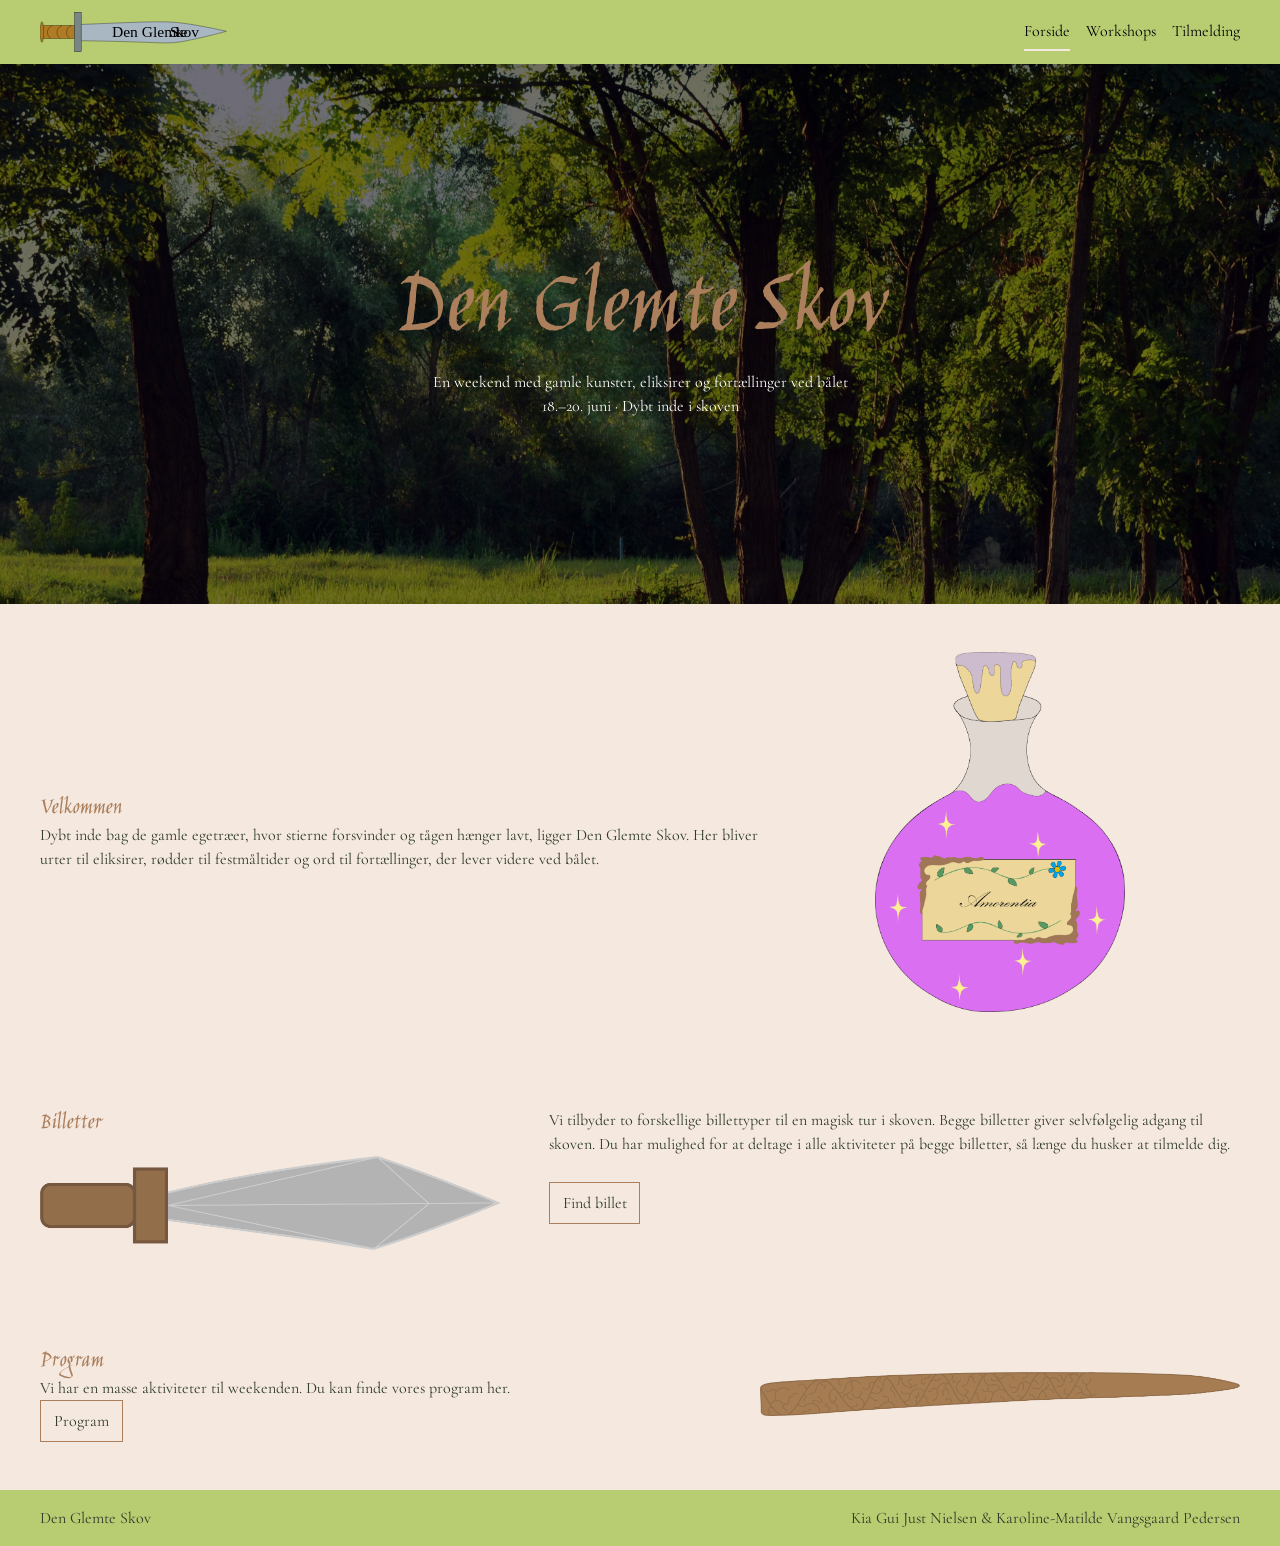
==== commit f4727e9e: "små rettelser i css" ====
--- a/index.html
+++ b/index.html
@@ -17,7 +17,6 @@
   <header class="site-header">
     <div class="header-content">
       <a class="site-logo" href="./"><img src="./logo.svg" alt="Den Glemte Skov - til forsiden" /></a>
-      <!--   <img class="logo" src="swords.webp" alt="" /> -->
       <nav class="site-nav">
         <button popovertarget="menu">Menu</button>
         <ul class="menu" id="menu" popover>
@@ -44,12 +43,14 @@
           ligger Den Glemte Skov. Her bliver urter til eliksirer, rødder til festmåltider
           og ord til fortællinger, der lever videre ved bålet.</p>
       </div>
-      <img class="img" src="imgs/SVG - potion.png" alt="Potion" />
+      <img class="img" src="imgs/potion.png" alt="Potion" />
     </section>
     <section class="grid2-3">
       <h2>Billetter</h2>
-      <p>Vi tilbyder to forskellige billettyper til en magisk tur i skoven. Begge billetter giver selvfølig adgang til
-        skoven. Du har mulighed for at deltage i alle aktiviter på begge biletter, så længe du husker at tilmelde dig.
+      <p>Vi tilbyder to forskellige billettyper til en magisk tur i skoven. Begge billetter giver selvfølgelig adgang
+        til
+        skoven. Du har mulighed for at deltage i alle aktiviteter på begge billetter, så længe du husker at tilmelde
+        dig.
       </p>
       <img class="sword" src="imgs/sword.png" alt="Sword" />
       <div class="find-billet"><button popovertarget="billetter">Find billet</button></div>
@@ -143,7 +144,6 @@
           <button popovertarget="program" popovertargetaction="hide">Luk</button>
         </div>
       </div>
-      </div>
     </section>
   </main>
 
--- a/style.css
+++ b/style.css
@@ -1,29 +1,38 @@
-/* ======================================
-   VARIABLER
-   ====================================== */
+/* ==================================================
+   STYLE.CSS - Den Glemte Skov
+   Filen er delt op i afsnit med #region ... #endregion.
+   - Fold alt sammen: ⌘ + K, derefter ⌘ + 0
+     -> så kan du kun se overskrifterne
+   - Fold alt ud igen: ⌘ + K, derefter ⌘ + J
+   - Klik på pilen ud for en #region for at åbne kun det afsnit
+   ================================================== */
+
+/* #region VARIABLER */
 html {
-  --color-page: #f5e8df; /* creme - baggrund på alle sider */
-  --color-main: #b8cc72; /* lysegrøn - header, footer, knapper, aktivt menupunkt, hover, åbne bokse og den grønne sten (samme som felterne i formularen) */
-  --color-surface: #92a851; /* mørkere grøn - paneler, flader og lukkede bokse */
-  --color-accent: #ab7f5c; /* brun - overskrifter, kanter, accenter */
-  --color-accent-dark: #603813; /* mørkebrun - samme brune farve, bare mørkere (tekst på svg.html) */
-  --color-text: #2f3a2a; /* mørk skovgrøn - al tekst */
-  --color-muted: #4f5e48; /* dæmpet grøn - undertekst (læsbar, ikke grå) */
-  --color-border: #ab7f5c; /* brun - kanter */
-  --color-magic: #c76fe8; /* lilla fra potion-flasken - "magisk" highlight */
-
+  /* FARVER - alle starter med --farve-, så VS Code foreslår dem, når du skriver --farve */
+  --farve-sidebaggrund: #f5e8df; /* creme - baggrunden på alle sider */
+  --farve-grøn-lys: #b8cc72; /* lysegrøn - header, footer, knapper, åbne bokse, den grønne sten og felterne i formularen */
+  --farve-grøn-mørk: #92a851; /* mørkere grøn - de lukkede bokse på svg-siden og den valgte alder i dropdown'en */
+  --farve-brun: #ab7f5c; /* brun - overskrifter, formularens baggrund og panelet på svg-siden */
+  --farve-brun-mørk: #603813; /* mørkebrun - teksten på svg-siden, tiderne i programmet og priserne */
+  --farve-tekst: #2f3a2a; /* mørk skovgrøn - almindelig tekst */
+  --farve-tekst-dæmpet: #4f5e48; /* dæmpet grøn - undertekst og introtekster */
+  --farve-kant: #ab7f5c; /* brun - kanter og rammer */
+  --farve-magi: #c76fe8; /* lilla fra potion-flasken - glød på knapper og fællesaktiviteter */
+
+  /* AFSTANDE */
   --space-05: 0.5rem;
   --space-1: 1rem;
   --space-2: 2rem;
   --space-3: 3rem;
 
-  background: var(--color-page);
-  color: var(--color-text);
-}
-
-/* ======================================
-   GLOBALT LAYOUT (alle sider)
-   ====================================== */
+  background: var(--farve-sidebaggrund);
+  color: var(--farve-tekst);
+}
+
+/* #endregion */
+
+/* #region GLOBALT LAYOUT (alle sider) */
 body {
   margin: 0;
   min-height: 100svh;
@@ -55,13 +64,13 @@
 /* Overskrifter i brun accent */
 h1,
 h2 {
-  color: var(--color-accent);
+  color: var(--farve-brun);
 }
 
 /* Skrifttyper
    - Brødtekst: Cormorant Garamond (hentes i <head> på hver side)
    - Overskrifter (h1, h2, h3): Jim Nightshade (hentes også i <head> på hver side)
-   - Formularen har sin egen skrifttype (se FORMULAR længere nede) */
+   - Formularen bruger også brødteksten (Cormorant Garamond) */
 body {
   font-family: "Cormorant Garamond", serif;
 }
@@ -73,18 +82,23 @@
   font-weight: 400;
 }
 
-/* Fokus på links, knapper og formularfelter */
+/* Fokus på links, knapper og formularfelter
+   - Viser en grøn ramme om det, man står på, når man bruger TASTATURET (Tab)
+   - Ved klik med musen vises rammen normalt ikke
+   - outline-offset: rammen sidder 2px uden for elementet */
 :focus-visible {
-  outline: 3px solid var(--color-main);
+  outline: 3px solid var(--farve-grøn-lys);
   outline-offset: 2px;
 }
 
-/* Formularfelter (standard) */
+/* Formularfelter (standard): hvid baggrund og tynd brun kant
+   - Reserve-udseende for felter på hele sitet
+   - Felterne i formularen overskrives af egne regler under FORMULAR (grønne, ingen kant) */
 input,
 textarea,
 select {
   background: #fff;
-  border: 1px solid var(--color-border);
+  border: 1px solid var(--farve-kant);
 }
 
 /* Nulstil popovers (menuen og popovers på forsiden) */
@@ -100,14 +114,14 @@
   justify-self: start;
   display: inline-block;
   padding: 0.5rem 0.8rem;
-  border: 1px solid var(--color-border);
-  background: var(--color-main);
+  border: 1px solid var(--farve-kant);
+  background: var(--farve-grøn-lys);
   color: inherit;
   text-decoration: none;
 }
 
 .button:hover {
-  background: var(--color-main);
+  background: var(--farve-grøn-lys);
 }
 
 /* Lilla magisk glød på ALLE knapper, når man holder musen over
@@ -121,11 +135,11 @@
 /* Animationen: gløder lilla i midten af hvert gennemløb */
 @keyframes glow {
   50% {
-    box-shadow: 0 0 16px var(--color-magic);
-  }
-}
-
-/* Bevægelsesfølsomme brugere: ingen glød-animation */
+    box-shadow: 0 0 16px var(--farve-magi);
+  }
+}
+
+/* Bevægelsesfølsomme brugere: ingen glød-animation - hvis brugeren har det i sine indstillinger */
 @media (prefers-reduced-motion: reduce) {
   button:hover,
   .button:hover {
@@ -133,15 +147,15 @@
   }
 }
 
-/* ======================================
-   HEADER, NAVIGATION OG FOOTER (alle sider)
-   ====================================== */
+/* #endregion */
+
+/* #region HEADER, NAVIGATION OG FOOTER (alle sider) */
 .site-header,
 .site-footer {
   grid-column: 1 / -1;
   display: grid;
   grid-template-columns: inherit;
-  background: var(--color-main);
+  background: var(--farve-grøn-lys);
 }
 
 .header-content,
@@ -175,8 +189,8 @@
 /* Menu-knappen (vises kun på mobil) */
 .site-nav button {
   padding: 0.4rem 0.7rem;
-  border: 1px solid var(--color-border);
-  background: var(--color-main);
+  border: 1px solid var(--farve-kant);
+  background: var(--farve-grøn-lys);
   @media (width > 600px) {
     display: none;
   }
@@ -186,8 +200,9 @@
   margin: 0;
   padding: var(--space-1);
   list-style: none;
-  background: var(--color-main);
-  border: 1px solid var(--color-border);
+  background: var(--farve-grøn-lys);
+  border: 1px solid var(--farve-kant);
+  inset: 4.5rem 1rem auto auto; /* inset betyder top, højre, bund, venstre - bliver ignoret hvis skærmen er større end 660px */
   @media (width > 600px) {
     display: flex;
     gap: var(--space-1);
@@ -209,7 +224,7 @@
 /* Aktiv side og hover: streg under menupunktet */
 .menu a[aria-current="page"],
 .menu a:hover {
-  border-bottom-color: var(--color-page);
+  border-bottom-color: var(--farve-sidebaggrund);
 }
 
 .footer-content {
@@ -218,12 +233,12 @@
   flex-wrap: wrap;
   justify-content: space-between;
   gap: var(--space-1);
-  color: var(--color-text);
-}
-
-/* ======================================
-   FORSIDE (index.html)
-   ====================================== */
+  color: var(--farve-tekst);
+}
+
+/* #endregion */
+
+/* #region FORSIDE (index.html) */
 
 /* Hero med baggrundsbillede
    - grid-column: 1 / -1 -> går i fuld bredde (ikke kun midterkolonnen)
@@ -235,6 +250,10 @@
   place-items: center;
   text-align: center;
   color: white;
+  /* To baggrunde oven på hinanden (det første ligger øverst):
+     - linear-gradient(#0008, #0008) = halvgennemsigtigt sort lag, gør billedet mørkere,
+       så teksten er nem at læse (#0008 = sort, 8 = ca. 50% gennemsigtig)
+     - url(...) = indsætter skovbilledet nederst i lagene */
   background-image: linear-gradient(#0008, #0008), url("imgs/forrest.webp");
   background-size: cover;
   background-position: center;
@@ -248,14 +267,17 @@
 .grid2-3 {
   display: grid;
   grid-template-columns: 2fr 3fr;
-  column-gap: var(--space-3); /* luft mellem sværdet og teksten/knappen - gør tallet større for mere luft */
-}
-
+  column-gap: var(--space-3);
+  /* luft mellem sværdet og teksten/knappen - gør tallet større for mere luft */
+}
+
+/* Gør titlen større og centret */
 .title {
   font-size: 96px;
   text-align: center;
 }
-/* Billeder på forsiden */
+
+/* Potion styling */
 .img {
   width: 100%;
   max-width: clamp(80px, 20vw, 250px);
@@ -264,14 +286,10 @@
   align-self: center;
 }
 
-/* ======================================
-   POPOVERS: Billetter og Program
-   - De to popovers deler de samme regler, så de ser ens ud
-   - Billetter har kun 2 kort, så den er smallere (max 45rem)
-   ====================================== */
-
+/* #endregion */
+
+/* #region POPOVERS: Billetter og Program */
 /* Boksen
-   - Lys baggrund og mørk tekst, så det er nemt at læse
    - max-height + overflow: auto = man kan scrolle inde i den, hvis skærmen er lille */
 #billetter,
 #program {
@@ -281,9 +299,9 @@
     4vw,
     2rem
   ); /* mindre luft på mobil, mere på store skærme */
-  background: var(--color-page);
-  color: var(--color-text);
-  border: 2px solid var(--color-accent);
+  background: var(--farve-sidebaggrund);
+  color: var(--farve-tekst);
+  border: 2px solid var(--farve-brun);
   border-radius: 12px;
   width: min(100% - 2rem, 70rem); /* fylder skærmen, men højst 70rem */
   max-height: 90vh;
@@ -300,6 +318,9 @@
   font-size: 2.5rem;
 }
 
+/* Luft under introteksten i popup-boksene
+   - > betyder "direkte inde i": rammer kun introteksten,
+     ikke teksten og prisen inde i kortene */
 #billetter > p,
 #program > p {
   margin-bottom: var(--space-2); /* luft under introteksten */
@@ -321,7 +342,7 @@
 .billet-type,
 .program-dag {
   padding: var(--space-1);
-  background: var(--color-main);
+  background: var(--farve-grøn-lys);
   border-radius: 8px;
 }
 
@@ -330,7 +351,7 @@
   font-size: 1.8rem;
   padding-bottom: 0.25rem;
   margin-bottom: var(--space-05);
-  border-bottom: 1px solid var(--color-accent); /* streg under titlen */
+  border-bottom: 1px solid var(--farve-brun); /* streg under titlen */
 }
 
 /* Billetkortet: teksten øverst, prisen skubbes ned i bunden
@@ -345,7 +366,7 @@
   margin-top: auto;
   font-size: 1.6rem;
   font-weight: 700;
-  color: var(--color-accent-dark); /* samme farve som tiderne i programmet */
+  color: var(--farve-brun-mørk); /* samme farve som tiderne i programmet */
 }
 
 /* Punkterne på en dag */
@@ -371,12 +392,12 @@
 
 .tid {
   font-weight: 700;
-  color: var(--color-accent-dark);
+  color: var(--farve-brun-mørk);
 }
 
 /* Fællesaktiviteter skiller sig ud med en lilla kant */
 .program-punkter .faelles {
-  border-left-color: var(--color-magic);
+  border-left-color: var(--farve-magi);
 }
 
 /* "Gå til tilmelding" og "Luk" ved siden af hinanden */
@@ -393,8 +414,8 @@
 .program-knapper button,
 .find-billet button {
   padding: 0.5rem 0.8rem;
-  border: 1px solid var(--color-border);
-  background: var(--color-page);
+  border: 1px solid var(--farve-kant);
+  background: var(--farve-sidebaggrund);
   font: inherit;
   cursor: pointer;
 }
@@ -412,9 +433,10 @@
 .sword {
   animation: draw-sword ease-out both;
   animation-timeline: view();
-  /* Starter når sværdet kommer ind i bunden af skærmen,
-     og er færdigt når HELE sværdet er inde på skærmen */
-  animation-range: entry 0% entry 100%;
+  /* contain 0%  = starter først, når HELE sværdet er inde på skærmen
+     contain 80px = er færdigt, når man har scrollet 80px videre
+     (fast antal px, så den også bliver færdig nederst på siden) */
+  animation-range: contain 0% contain 80px;
 }
 
 @media (prefers-reduced-motion: reduce) {
@@ -435,7 +457,7 @@
 .wand {
   animation: draw-wand ease-out both;
   animation-timeline: view();
-  animation-range: entry 0% entry 100%;
+  animation-range: contain 0% contain 80px; /* samme som sværdet */
 }
 
 @media (prefers-reduced-motion: reduce) {
@@ -444,9 +466,9 @@
   }
 }
 
-/* ======================================
-   SVG-SIDE (svg.html)
-   ====================================== */
+/* #endregion */
+
+/* #region SVG-SIDE (svg.html) */
 .svg-page {
   display: grid;
   gap: var(--space-2);
@@ -459,7 +481,7 @@
 }
 
 .svg-intro p {
-  color: var(--color-muted);
+  color: var(--farve-tekst-dæmpet);
 }
 
 .svg-layout {
@@ -496,7 +518,7 @@
 }
 
 .punkt.is-active {
-  fill: var(--color-main);
+  fill: var(--farve-grøn-lys);
 }
 
 /* Bevægelsesfølsomme brugere: ingen flyve-animation */
@@ -511,8 +533,8 @@
   padding: var(--space-1);
   display: grid;
   gap: var(--space-1);
-  background: var(--color-accent);
-  border: 1px solid var(--color-border);
+  background: var(--farve-brun);
+  border: 1px solid var(--farve-kant);
 }
 
 /* Punkterne i "Udforsk eventet" (<details>) */
@@ -522,9 +544,9 @@
 }
 
 .accordion-item {
-  border: 1px solid var(--color-border);
-  border-left: 4px solid var(--color-accent); /* brun venstrekant */
-  background: var(--color-surface);
+  border: 1px solid var(--farve-kant);
+  border-left: 4px solid var(--farve-brun); /* brun venstrekant */
+  background: var(--farve-grøn-mørk);
 }
 
 .accordion-item summary {
@@ -538,15 +560,15 @@
 
 .accordion-item p {
   padding: 0 var(--space-1) var(--space-1);
-  color: var(--color-muted);
+  color: var(--farve-tekst-dæmpet);
 }
 
 /* Åbent/hover/aktivt punkt lyser op (bruges sammen med SVG'en) */
 .accordion-item[open],
 .accordion-item:hover,
 .accordion-item.is-active {
-  background: var(--color-main);
-  border-left-color: var(--color-magic);
+  background: var(--farve-grøn-lys);
+  border-left-color: var(--farve-magi);
 }
 
 /* Al tekst på svg-siden bliver mørkebrun
@@ -555,12 +577,12 @@
 .svg-page h2,
 .svg-page h3,
 .svg-page p {
-  color: var(--color-accent-dark);
-}
-
-/* ======================================
-   FORMULAR (form.html)
-   ====================================== */
+  color: var(--farve-brun-mørk);
+}
+
+/* #endregion */
+
+/* #region FORMULAR (form.html) */
 .form-page {
   display: grid;
   gap: var(--space-2);
@@ -577,16 +599,18 @@
 }
 
 .form-intro p {
-  color: var(--color-muted);
+  color: var(--farve-tekst-dæmpet);
 }
 
 /* Selve formularen */
 .form-page form {
-  --felt: #b8cc72; /* lysegrøn - felter */
-
-  font-family: "Jim Nightshade", cursive; /* skrifttypen hentes i form.html */
+  --felt: var(
+    --farve-grøn-lys
+  ); /* felterne bruger den lysegrønne farve fra VARIABLER */
+
+  /* Ingen font-family her -> formularen bruger standardteksten fra body (Cormorant Garamond) */
   font-size: 1.2rem;
-  background: var(--color-accent); /* baggrundsfarven på formen */
+  background: var(--farve-brun); /* baggrundsfarven på formen */
   padding: var(--space-2);
   border-radius: 12px;
   display: grid;
@@ -602,7 +626,7 @@
   border-radius: 6px;
   padding: 0.75rem 1rem;
   width: min(100%, 25rem);
-  color: var(--color-text); /* mørk tekst, så det man skriver kan læses */
+  color: var(--farve-tekst); /* mørk tekst, så det man skriver kan læses */
   font-family: "Cormorant Garamond", serif; /* samme som brødteksten */
 }
 
@@ -611,6 +635,52 @@
   text-align: center;
   text-align-last: center; /* centrerer teksten i Chrome/Safari */
   cursor: pointer;
+}
+
+/* Grøn linje rundt om en åben kategori */
+.form-page details[open] {
+  border: 2px solid var(--farve-grøn-lys);
+  border-radius: 8px;
+  padding: var(--space-1);
+}
+
+.form-page select {
+  justify-content: center;
+  position: relative;
+}
+
+.form-page select::picker-icon {
+  position: absolute;
+  right: 1rem;
+}
+
+.form-page select::picker(select) {
+  background: var(--farve-grøn-lys);
+  border: dotted;
+  border-color: var(--farve-grøn-mørk);
+  border-radius: 6px;
+  padding: var(--space-05) 0;
+  font-family: "Cormorant Garamond", serif;
+}
+
+.form-page select option {
+  justify-content: center; /* centrerer teksten i listen */
+  padding: 0.4rem 1rem;
+  background: var(
+    --farve-grøn-lys
+  ); /* bruges også af browsere uden base-select */
+  color: var(--farve-tekst);
+}
+
+/* Den alder man peger på (hover) eller har valgt (checked) */
+.form-page select option:hover,
+.form-page select option:checked {
+  background: var(--farve-grøn-mørk);
+}
+
+/* Skjul det lille flueben foran den valgte alder */
+.form-page select option::checkmark {
+  display: none;
 }
 
 /* "Skal besvares" - lille understreget tekst */
@@ -629,9 +699,25 @@
   padding: var(--space-1);
   margin-block: var(--space-05);
 }
+.fjern button {
+  padding: 0.5rem 0.8rem;
+  border: 1px solid var(--farve-kant);
+  background: var(--farve-sidebaggrund);
+  font: inherit;
+  cursor: pointer;
+  display: block;
+  margin-left: auto;
+}
 
 .form-page summary {
   cursor: pointer;
+}
+
+.form-page form > label,
+.form-page summary,
+.form-page button[type="submit"] {
+  font-family: "Jim Nightshade", cursive;
+  font-size: 1.3em; /* Jim Nightshade ser mindre ud end brødteksten */
 }
 
 /* En label med en radio i: knap og tekst på én linje */
@@ -675,7 +761,7 @@
 /* Send-knap */
 .form-page button[type="submit"] {
   background: var(--felt);
-  color: var(--color-text);
+  color: var(--farve-tekst);
   border: none;
   border-radius: 8px;
   padding: 0.75rem 2rem;
@@ -684,9 +770,9 @@
   margin-top: var(--space-1);
 }
 
-/* ======================================
-   OPSAMLING (opsamling.html)
-   ====================================== */
+/* #endregion */
+
+/* #region OPSAMLING (opsamling.html) */
 .opsamling-page {
   display: grid;
   gap: var(--space-2);
@@ -703,7 +789,7 @@
 }
 
 .opsamling-intro p {
-  color: var(--color-muted);
+  color: var(--farve-tekst-dæmpet);
 }
 
 /* ==================================================
@@ -712,7 +798,7 @@
    ser ud som en billet/adgangsbevis.
 
    To variationer styres af billettypen fra formularen:
-     data-billet="en-dag"  -> lys pergamentbillet, lilla segl
+     data-billet="en-dag"  -> lys pergamentbillet
      data-billet="weekend" -> mørk nat-skov-billet, guld
    Farverne ligger i egne variabler (--billet-...),
    så variation 2 kun skal skifte variablerne ud.
@@ -721,10 +807,8 @@
   /* Variation 1 (standard): en dags billet */
   --billet-bg: #efe0c4; /* pergament */
   --billet-ink: #2f3a2a; /* mørk skovgrøn tekst */
-  --billet-kant: var(--color-accent); /* brun kant og titel */
-  --billet-segl: var(--color-magic); /* lilla segl */
-
-  position: relative; /* så seglet kan placeres i forhold til billetten */
+  --billet-kant: var(--farve-brun); /* brun kant og titel */
+
   display: grid;
   gap: var(--space-1);
   padding: var(--space-3);
@@ -753,6 +837,30 @@
   animation: billet-ind 0.9s ease-out both;
 }
 
+/* Toppen af billetten: titel til venstre, logo til højre (laves i script.js)
+   - justify-content: space-between skubber dem ud i hver sin side
+   - flex-wrap: wrap = er der ikke plads (mobil), ryger logoet ned under titlen */
+.billet-top {
+  display: flex;
+  flex-wrap: wrap;
+  justify-content: space-between;
+  align-items: center;
+  gap: var(--space-1);
+}
+
+/* Logoet - har erstattet det gamle voksegl
+   - height bestemmer størrelsen, width: auto holder formen
+   - max-width: 100% = det bliver aldrig bredere end billetten
+   - rotate: lidt skævt, som seglet var */
+.billet-logo {
+  display: block;
+  height: 4rem; /* gør tallet større for et større logo */
+  width: auto;
+  max-width: 100%;
+  object-fit: contain;
+  rotate: -6deg;
+}
+
 /* Titlen ("Dagsvandrer" / "Skovvogter") med fantasy-font.
    Skrifttypen hentes i <head> i opsamling.html */
 .opsamling-placeholder h2 {
@@ -760,7 +868,6 @@
   font-size: 3rem;
   font-weight: 400;
   color: var(--billet-kant);
-  padding-right: 90px; /* plads til seglet, så teksten ikke løber ind under det */
 }
 
 /* Brugerens svar i to kolonner: titel | svar */
@@ -777,27 +884,6 @@
 
 .opsamling-placeholder dd {
   margin: 0;
-}
-
-/* Voksegl i øverste højre hjørne (laves i script.js)
-   position: absolute placerer det i forhold til billetten */
-.segl {
-  position: absolute;
-  top: var(--space-2);
-  right: var(--space-2);
-  width: 80px;
-  aspect-ratio: 1; /* lige så høj som bred = cirkel */
-  display: grid;
-  place-content: center; /* "DGS" i midten */
-  border-radius: 50%;
-  /* To lag: et hvidligt skær øverst til venstre (giver glans)
-     ovenpå seglets farve */
-  background:
-    radial-gradient(circle at 35% 35%, #fff6, #0000 60%), var(--billet-segl);
-  color: #fff;
-  font-weight: 700;
-  rotate: 12deg; /* lidt skævt, som et rigtigt segl */
-  box-shadow: 0 3px 6px #0004;
 }
 
 /* Billetnummeret (laves i script.js) */
@@ -847,12 +933,11 @@
   --billet-bg: #2c3b27; /* mørk nat-skov */
   --billet-ink: #efe4d8; /* creme tekst */
   --billet-kant: #d9b45a; /* guld kant og titel */
-  --billet-segl: #b8892d; /* guldsegl */
-}
-
-/* ======================================
-   404-SIDE (404.html)
-   ====================================== */
+}
+
+/* #endregion */
+
+/* #region 404-SIDE (404.html) */
 .error-page {
   display: grid;
   gap: var(--space-1);
@@ -860,5 +945,7 @@
 }
 
 .error-page p {
-  color: var(--color-muted);
-}
+  color: var(--farve-tekst-dæmpet);
+}
+
+/* #endregion */
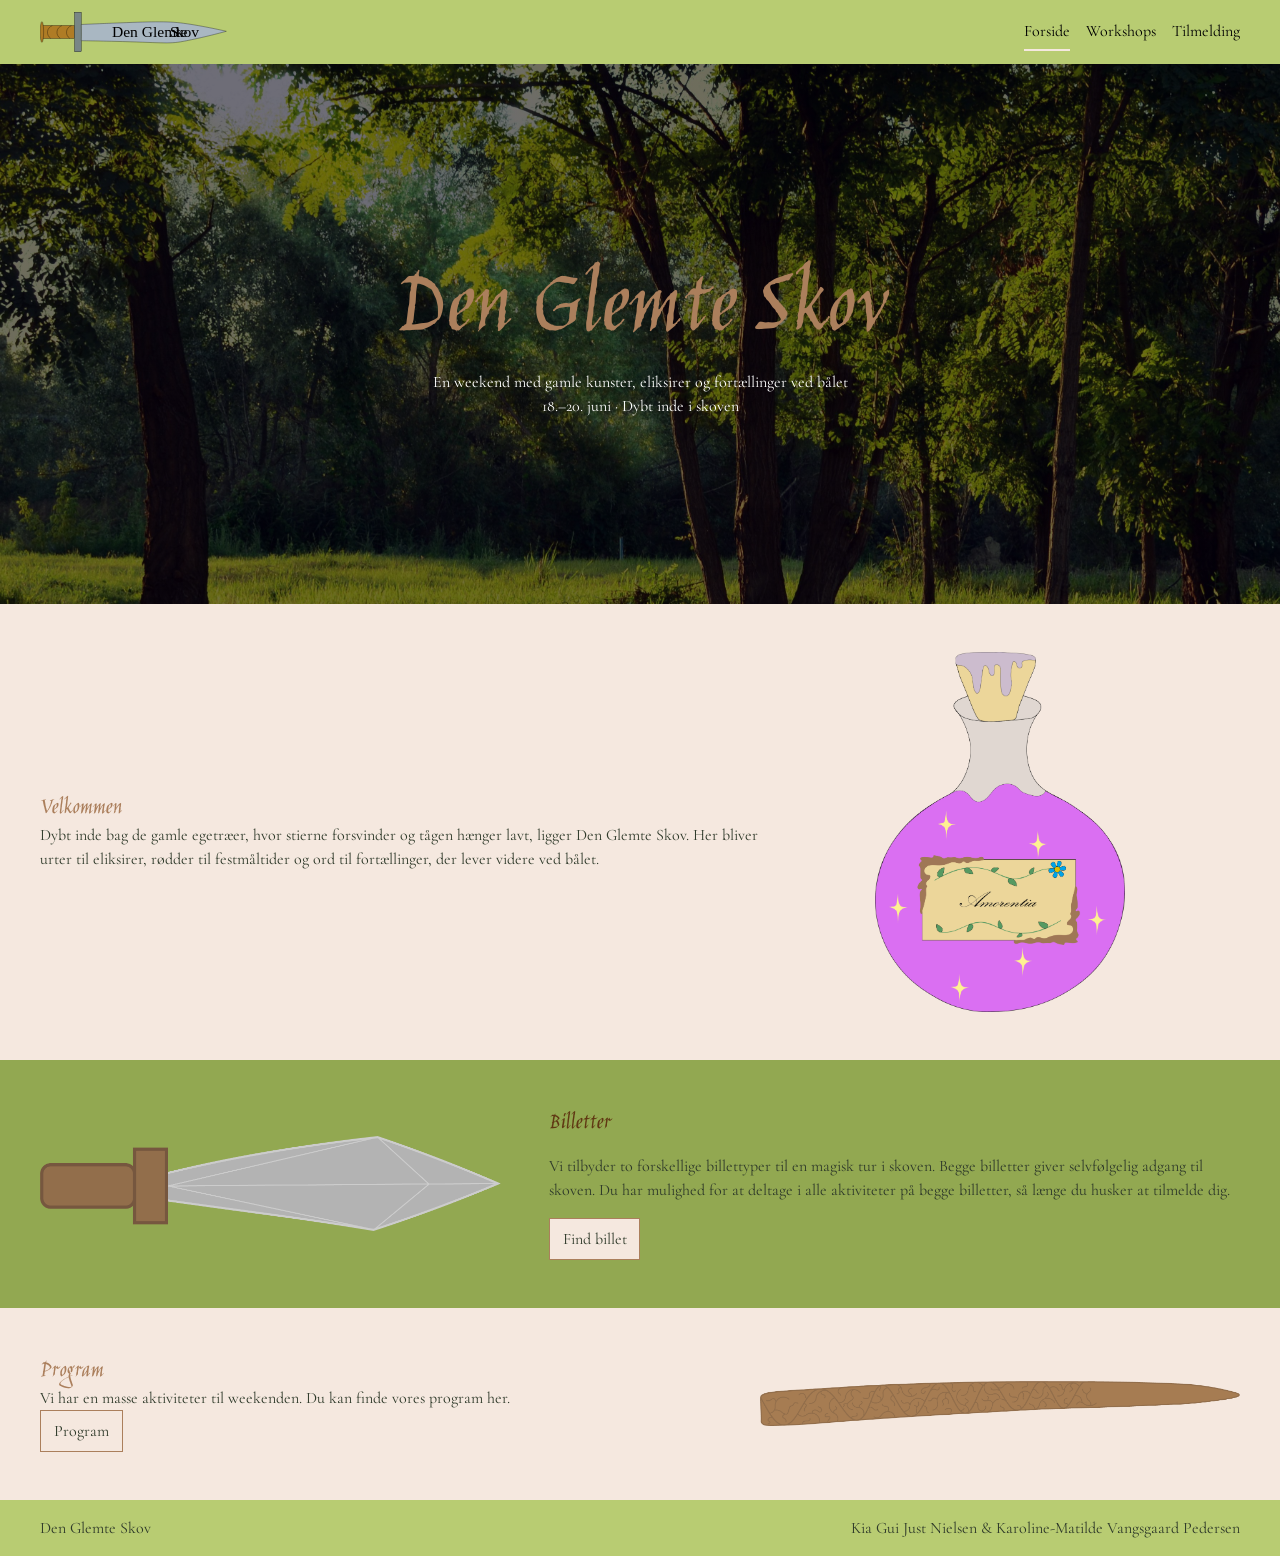
==== commit 0e208135: "fuld bredde kolonne" ====
--- a/index.html
+++ b/index.html
@@ -45,37 +45,38 @@
       </div>
       <img class="img" src="imgs/potion.png" alt="Potion" />
     </section>
-    <section class="grid2-3">
+    <article class="billet-side">
+      <section class="grid2-3">
+        <h2>Billetter</h2>
+        <p>Vi tilbyder to forskellige billettyper til en magisk tur i skoven. Begge billetter giver selvfølgelig adgang
+          til
+          skoven. Du har mulighed for at deltage i alle aktiviteter på begge billetter, så længe du husker at tilmelde
+          dig.
+        </p>
+        <img class="sword" src="imgs/sword.png" alt="Sword" />
+        <div class="find-billet"><button popovertarget="billetter">Find billet</button></div>
+      </section>
+    </article>
+    <div id="billetter" popover>
       <h2>Billetter</h2>
-      <p>Vi tilbyder to forskellige billettyper til en magisk tur i skoven. Begge billetter giver selvfølgelig adgang
-        til
-        skoven. Du har mulighed for at deltage i alle aktiviteter på begge billetter, så længe du husker at tilmelde
-        dig.
-      </p>
-      <img class="sword" src="imgs/sword.png" alt="Sword" />
-      <div class="find-billet"><button popovertarget="billetter">Find billet</button></div>
-
-      <div id="billetter" popover>
-        <h2>Billetter</h2>
-        <p>Vælg den billet, der passer til dit eventyr.</p>
-        <ul class="billet-typer">
-          <li class="billet-type">
-            <h3>Dagsbillet</h3>
-            <p>Adgang til skoven og alle workshops</p>
-            <p class="price">249 kr.</p>
-          </li>
-          <li class="billet-type">
-            <h3>Weekendbillet</h3>
-            <p>Hele weekenden, alle workshops og aftenbål</p>
-            <p class="price">599 kr.</p>
-          </li>
-        </ul>
-        <div class="billetter-knapper">
-          <a class="button" href="./form.html">Gå til tilmelding</a>
-          <button popovertarget="billetter" popovertargetaction="hide">Luk</button>
-        </div>
+      <p>Vælg den billet, der passer til dit eventyr.</p>
+      <ul class="billet-typer">
+        <li class="billet-type">
+          <h3>Dagsbillet</h3>
+          <p>Adgang til skoven og alle workshops</p>
+          <p class="price">249 kr.</p>
+        </li>
+        <li class="billet-type">
+          <h3>Weekendbillet</h3>
+          <p>Hele weekenden, alle workshops og aftenbål</p>
+          <p class="price">599 kr.</p>
+        </li>
+      </ul>
+      <div class="billetter-knapper">
+        <a class="button" href="./form.html">Gå til tilmelding</a>
+        <button popovertarget="billetter" popovertargetaction="hide">Luk</button>
       </div>
-    </section>
+    </div>
     <section class="grid3-2">
       <div>
         <h2>Program</h2>
--- a/style.css
+++ b/style.css
@@ -264,11 +264,58 @@
   align-items: center;
 }
 
+/* Billet-afsnittet: sværdet til venstre, overskrift + tekst + knap til højre
+   - grid-template-areas giver hvert område et navn, så man kan se layoutet:
+       sværdet fylder venstre kolonne i alle tre rækker
+   - align-content: center = det hele står samlet i midten (ingen stor tom plads) */
 .grid2-3 {
   display: grid;
   grid-template-columns: 2fr 3fr;
-  column-gap: var(--space-3);
-  /* luft mellem sværdet og teksten/knappen - gør tallet større for mere luft */
+  grid-template-areas:
+    "svaerd titel"
+    "svaerd tekst"
+    "svaerd knap";
+  align-content: center;
+  align-items: center;
+  column-gap: var(--space-3); /* luft mellem sværdet og teksten - større tal = mere luft */
+  row-gap: var(--space-1);
+}
+
+.grid2-3 h2 {
+  grid-area: titel;
+}
+
+.grid2-3 p {
+  grid-area: tekst;
+}
+
+.grid2-3 .sword {
+  grid-area: svaerd;
+  width: 100%; /* sværdet fylder sin kolonne, men aldrig mere */
+}
+
+.grid2-3 .find-billet {
+  grid-area: knap;
+}
+
+/* Det grønne bånd i fuld bredde
+   - grid-column: 1 / -1 = båndet går fra kant til kant
+   - grid-template-columns: inherit = samme kolonner som resten af siden,
+     så indholdet (> *) kan lægges i midterkolonnen og flugte med resten */
+.billet-side {
+  grid-column: 1 / -1;
+  display: grid;
+  grid-template-columns: inherit;
+  background-color: var(--farve-grøn-mørk);
+}
+
+.billet-side > * {
+  grid-column: 2;
+}
+
+/* Mørkebrun overskrift - den lyse brune er svær at læse på grøn */
+.billet-side h2 {
+  color: var(--farve-brun-mørk);
 }
 
 /* Gør titlen større og centret */
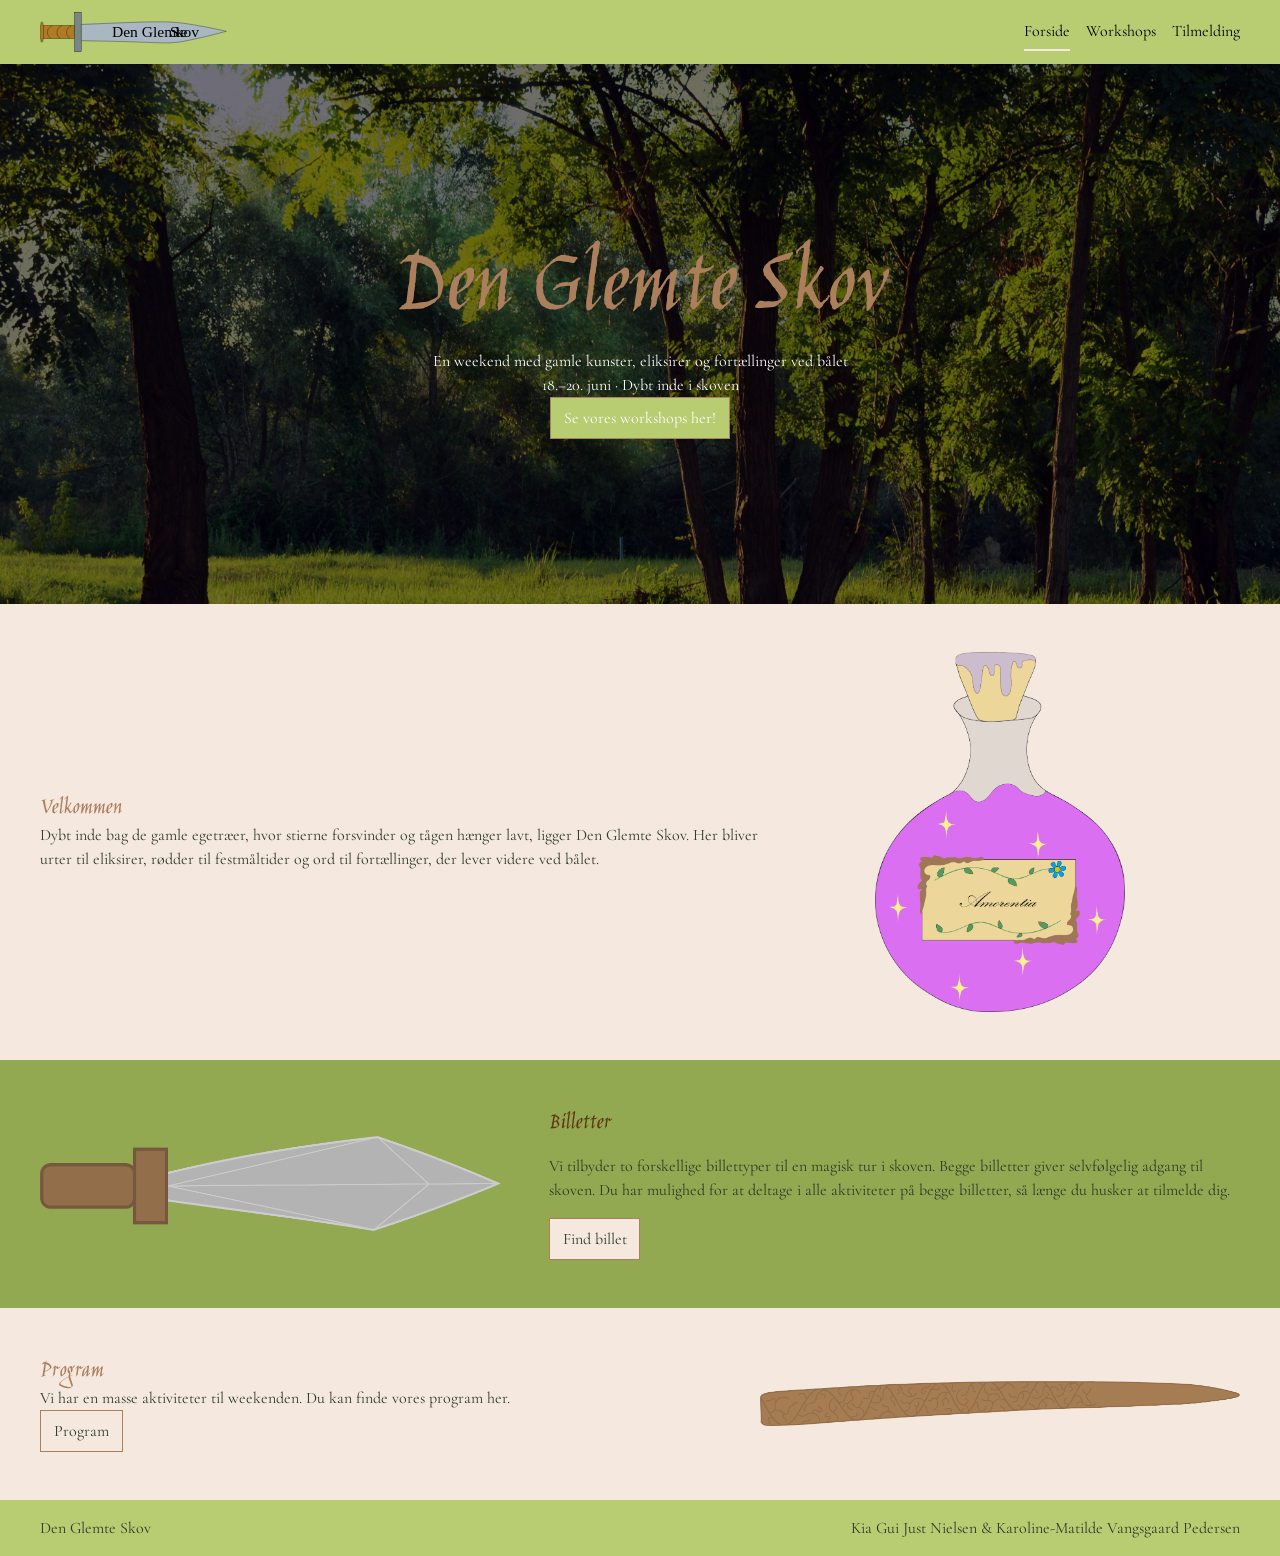
==== commit f5b3b4da: "indsæt teaser knap" ====
--- a/index.html
+++ b/index.html
@@ -34,6 +34,7 @@
         <h1 class="title">Den Glemte Skov</h1>
         <p>En weekend med gamle kunster, eliksirer og fortællinger ved bålet</p>
         <p class="hero-date">18.–20. juni · Dybt inde i skoven</p>
+        <a class="button" href="./svg.html">Se vores workshops her!</a>
       </div>
     </section>
     <section class="grid3-2">
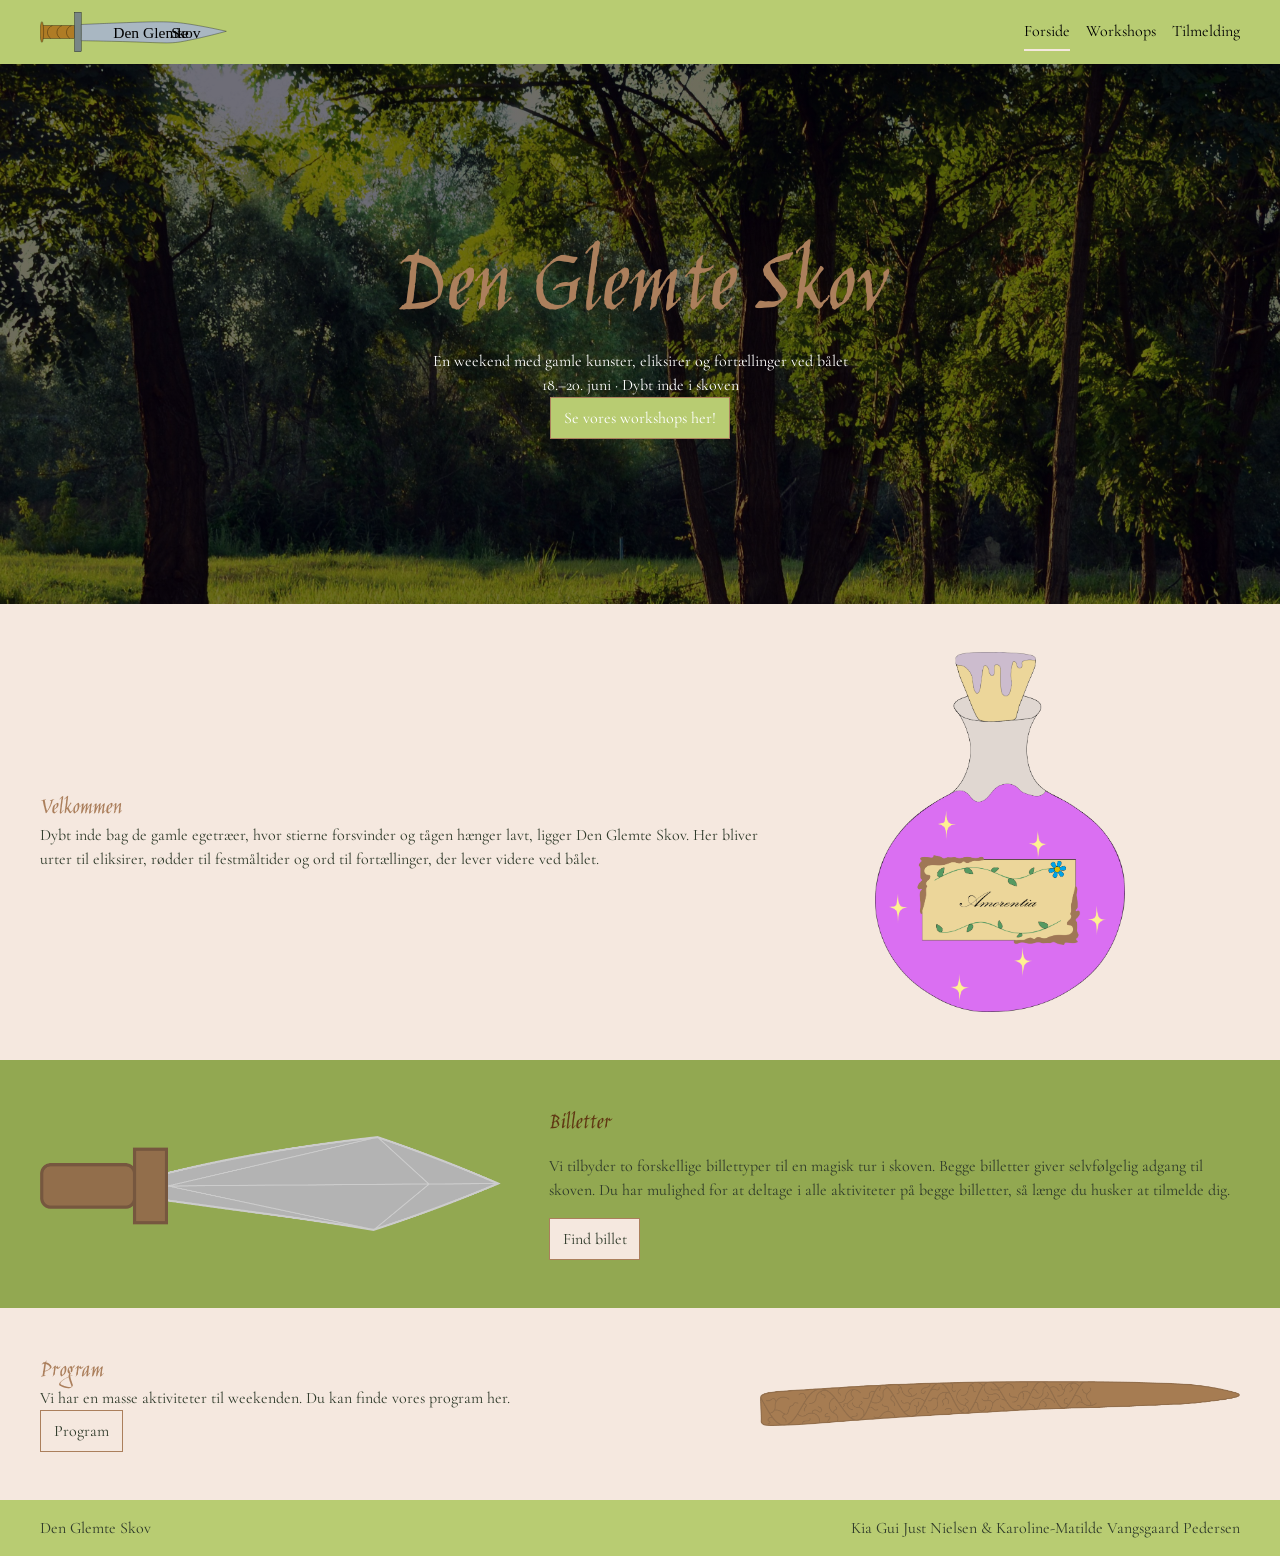
==== commit 0f832109: "test af logo" ====
--- a/index.html
+++ b/index.html
@@ -16,7 +16,7 @@
 <body>
   <header class="site-header">
     <div class="header-content">
-      <a class="site-logo" href="./"><img src="./logo.svg" alt="Den Glemte Skov - til forsiden" /></a>
+      <a class="site-logo" href="./"><img src="./logo1.svg" alt="Den Glemte Skov - til forsiden" /></a>
       <nav class="site-nav">
         <button popovertarget="menu">Menu</button>
         <ul class="menu" id="menu" popover>
--- a/style.css
+++ b/style.css
@@ -277,7 +277,9 @@
     "svaerd knap";
   align-content: center;
   align-items: center;
-  column-gap: var(--space-3); /* luft mellem sværdet og teksten - større tal = mere luft */
+  column-gap: var(
+    --space-3
+  ); /* luft mellem sværdet og teksten - større tal = mere luft */
   row-gap: var(--space-1);
 }
 
@@ -895,7 +897,7 @@
   gap: var(--space-1);
 }
 
-/* Logoet - har erstattet det gamle voksegl
+/* Logo
    - height bestemmer størrelsen, width: auto holder formen
    - max-width: 100% = det bliver aldrig bredere end billetten
    - rotate: lidt skævt, som seglet var */
@@ -905,7 +907,6 @@
   width: auto;
   max-width: 100%;
   object-fit: contain;
-  rotate: -6deg;
 }
 
 /* Titlen ("Dagsvandrer" / "Skovvogter") med fantasy-font.
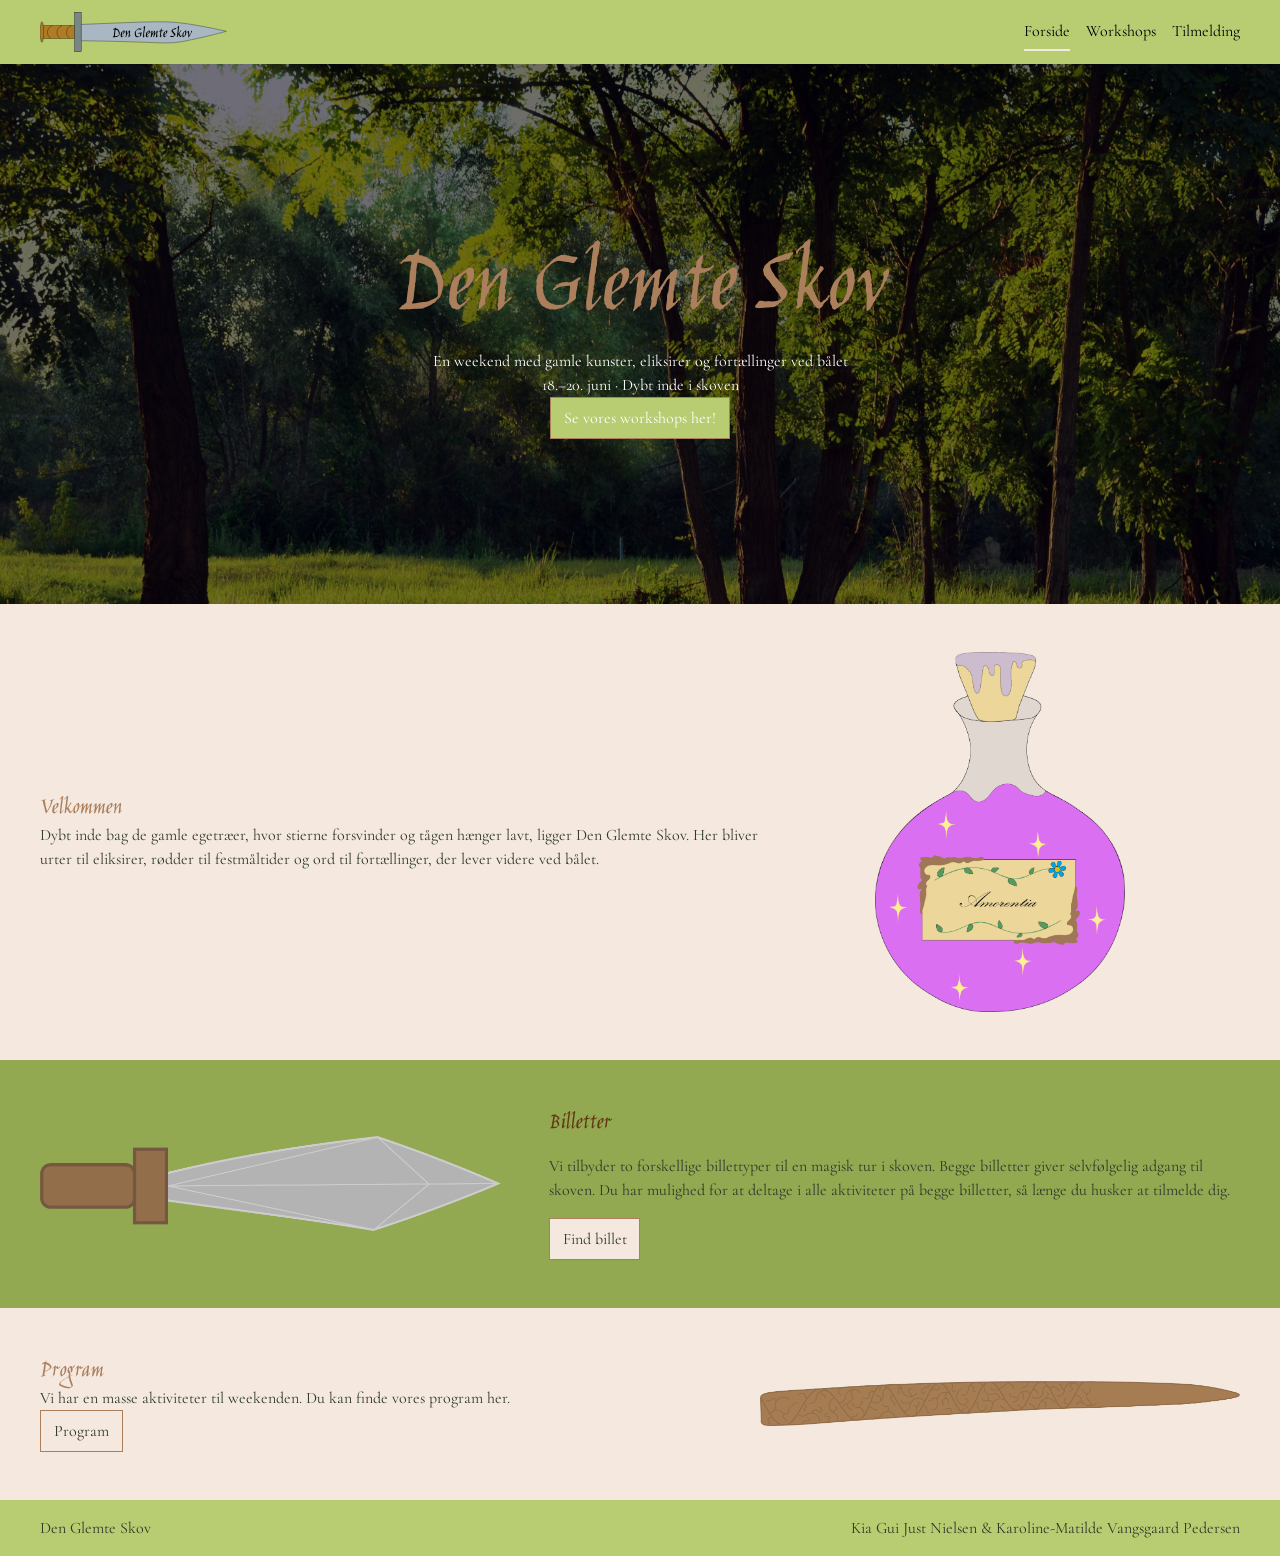
==== commit a4220b8a: "tilbage rettelse" ====
--- a/index.html
+++ b/index.html
@@ -16,7 +16,7 @@
 <body>
   <header class="site-header">
     <div class="header-content">
-      <a class="site-logo" href="./"><img src="./logo1.svg" alt="Den Glemte Skov - til forsiden" /></a>
+      <a class="site-logo" href="./"><img src="./logo.svg" alt="Den Glemte Skov - til forsiden" /></a>
       <nav class="site-nav">
         <button popovertarget="menu">Menu</button>
         <ul class="menu" id="menu" popover>
